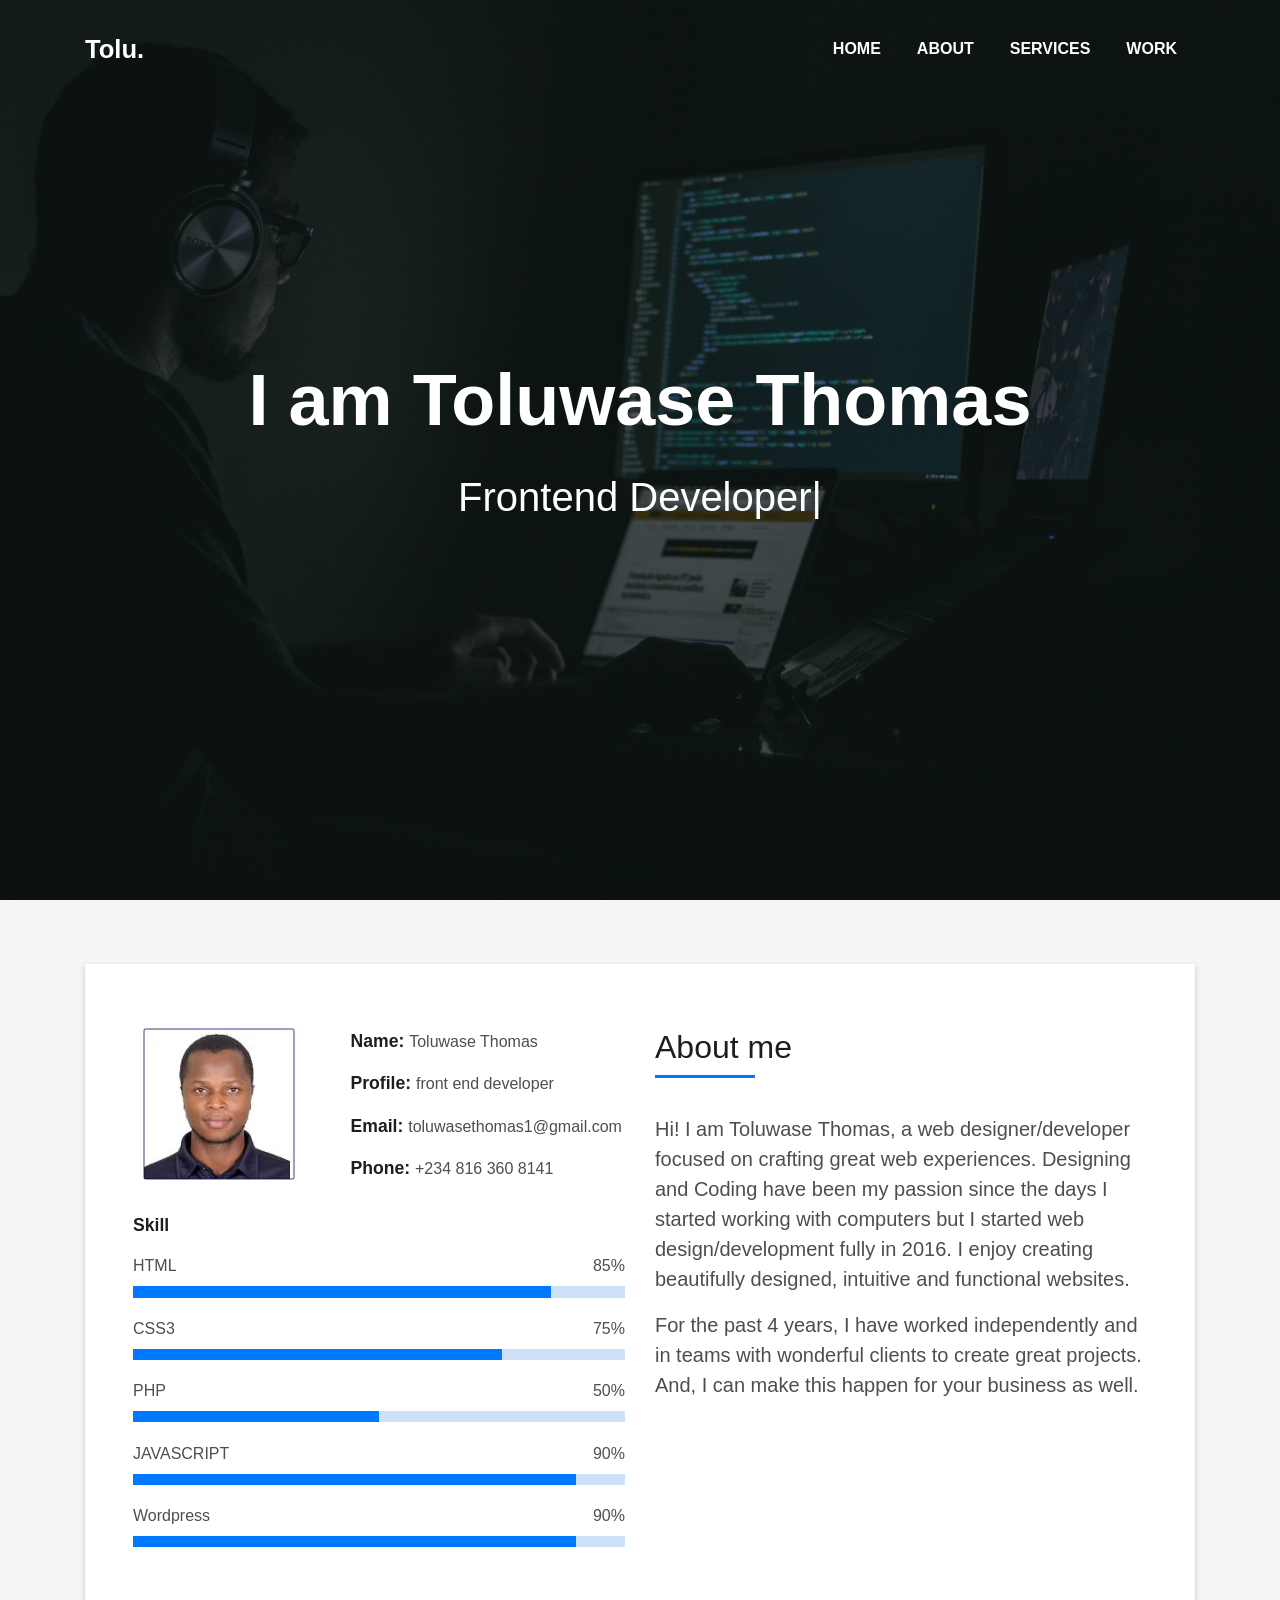
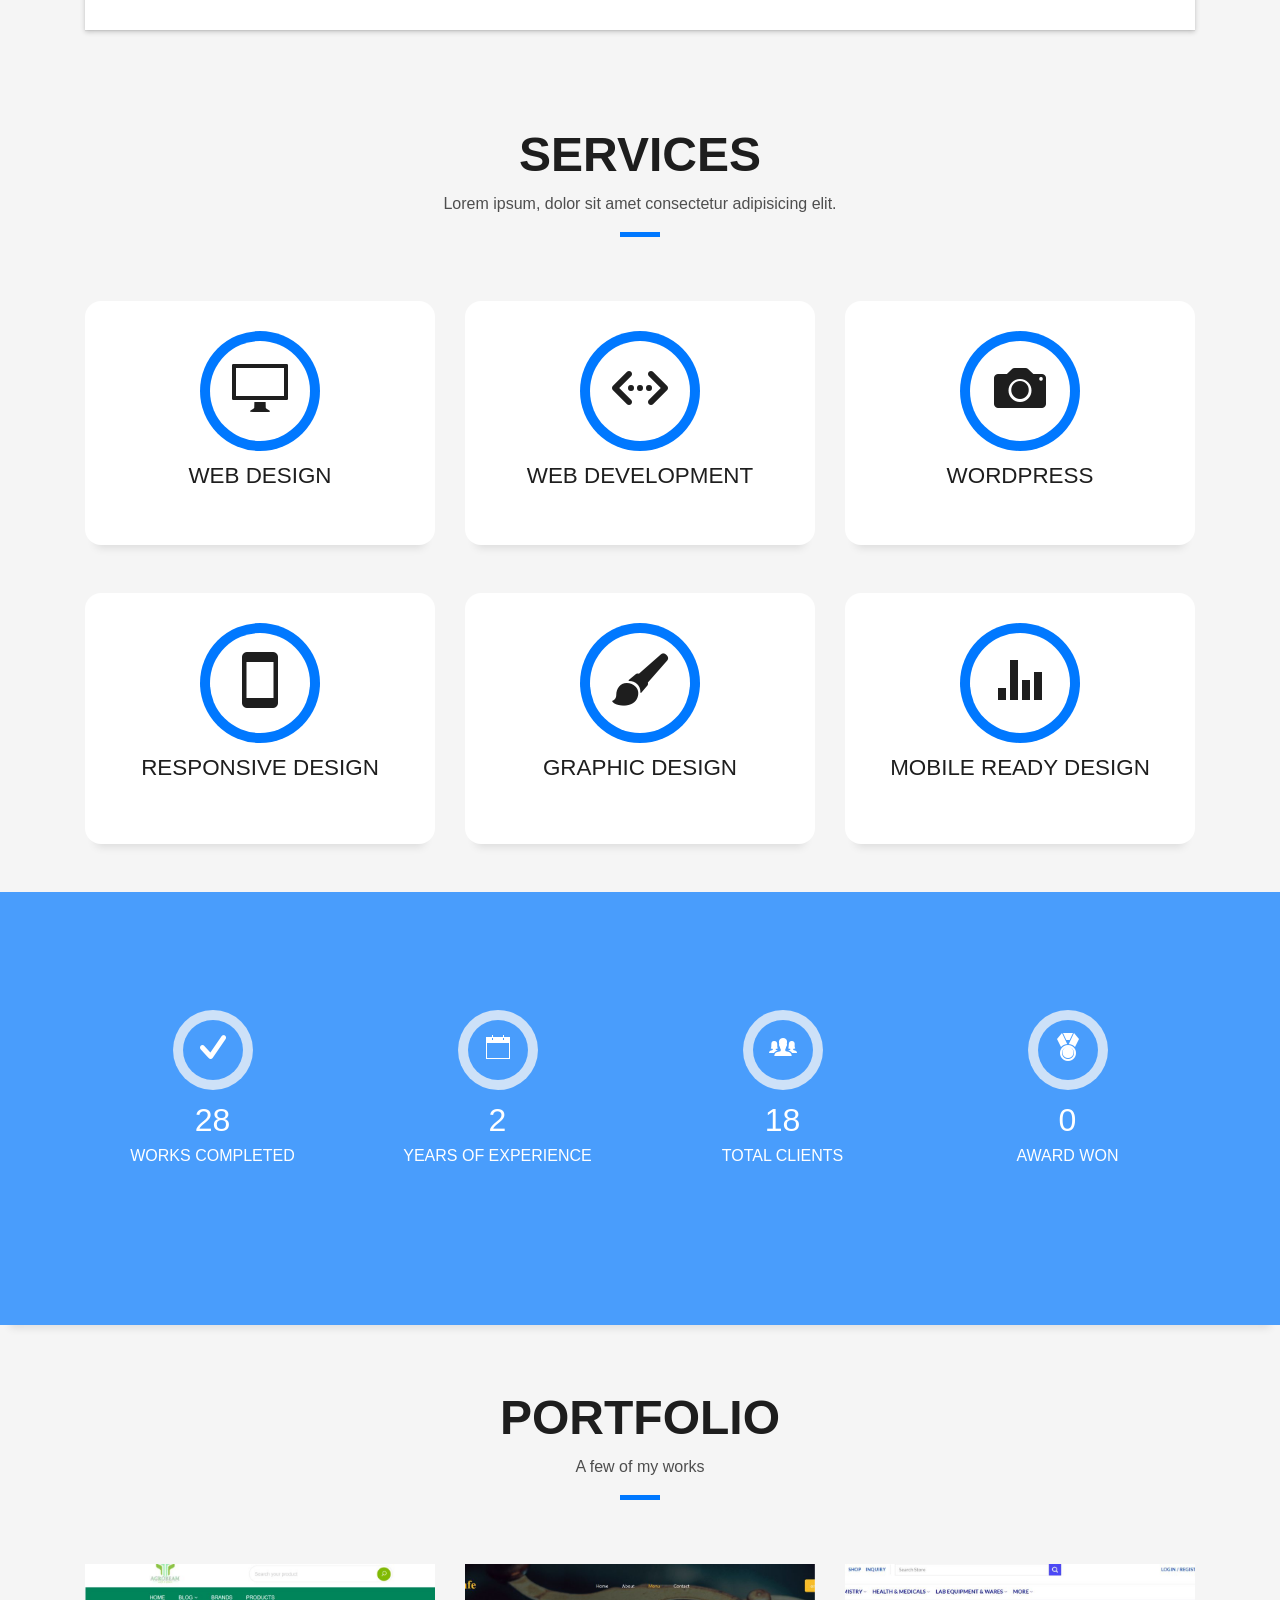
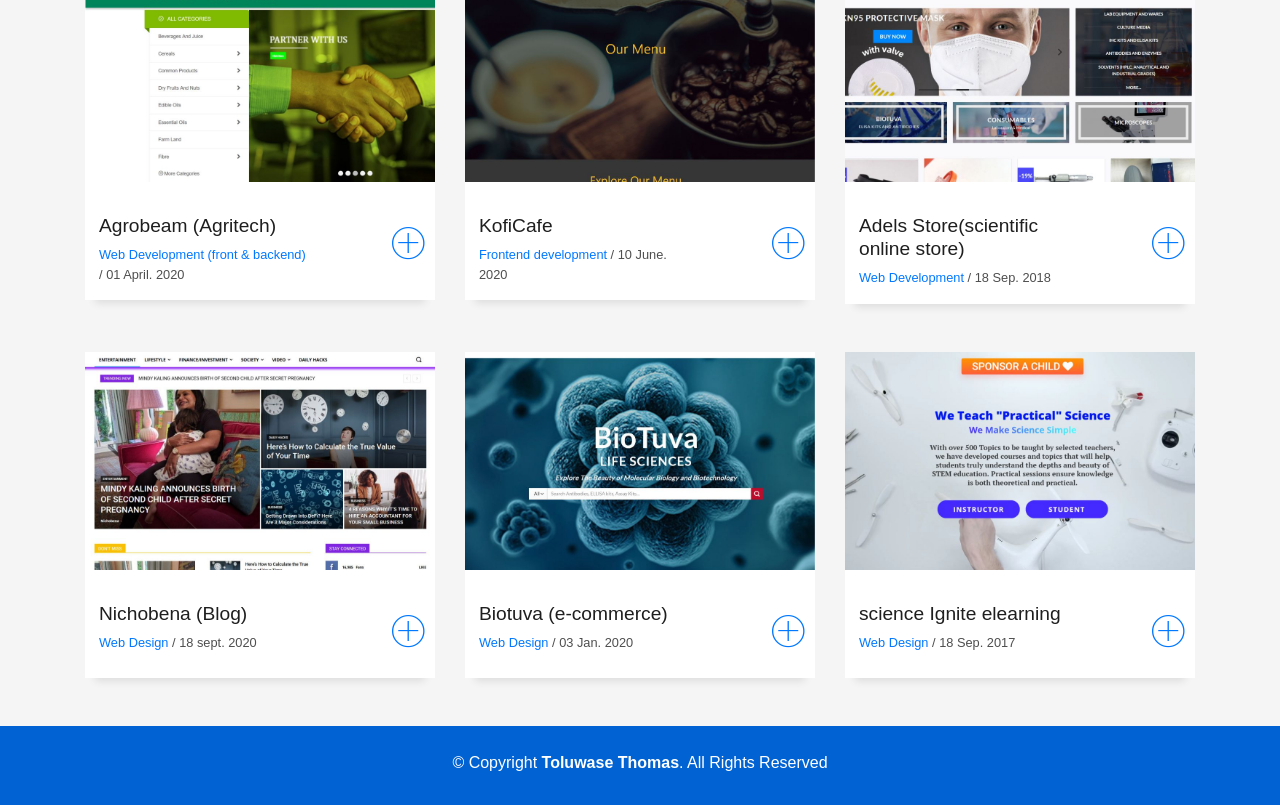
==== index.html @ 2a3183c1 "portfolio" ====
<!DOCTYPE html>
<html lang="en">

<head>
  <meta charset="utf-8">
  <meta content="width=device-width, initial-scale=1.0" name="viewport">

  <title>Toluwase Thomas - Index</title>
  <meta content="" name="descriptison">
  <meta content="" name="keywords">

  <!-- Favicons -->
  <link href="assets/img/favicon.png" rel="icon">
  <link href="assets/img/apple-touch-icon.png" rel="apple-touch-icon">

  <!-- Vendor CSS Files -->
  <link href="assets/vendor/bootstrap/css/bootstrap.min.css" rel="stylesheet">
  <link href="assets/vendor/font-awesome/css/font-awesome.min.css" rel="stylesheet">
  <link href="assets/vendor/ionicons/css/ionicons.min.css" rel="stylesheet">
  <link href="assets/vendor/owl.carousel/assets/owl.carousel.min.css" rel="stylesheet">
  <link href="assets/vendor/venobox/venobox.css" rel="stylesheet">

  <!-- Template Main CSS File -->
  <link href="assets/css/style.css" rel="stylesheet">

  <!-- =======================================================
  * Template Name: DevFolio - v2.3.0
  * Template URL: https://bootstrapmade.com/devfolio-bootstrap-portfolio-html-template/
  * Author: BootstrapMade.com
  * License: https://bootstrapmade.com/license/
  ======================================================== -->
</head>

<body id="page-top">

  <!-- ======= Header/ Navbar ======= -->
  <nav class="navbar navbar-b navbar-trans navbar-expand-md fixed-top" id="mainNav">
    <div class="container">
      <a class="navbar-brand js-scroll" href="#page-top">Tolu.</a>
      <button class="navbar-toggler collapsed" type="button" data-toggle="collapse" data-target="#navbarDefault" aria-controls="navbarDefault" aria-expanded="false" aria-label="Toggle navigation">
        <span></span>
        <span></span>
        <span></span>
      </button>
      <div class="navbar-collapse collapse justify-content-end" id="navbarDefault">
        <ul class="navbar-nav">
          <li class="nav-item">
            <a class="nav-link js-scroll active" href="index.html">Home</a>
          </li>
          <li class="nav-item">
            <a class="nav-link js-scroll" href="#about">About</a>
          </li>
          <li class="nav-item">
            <a class="nav-link js-scroll" href="#service">Services</a>
          </li>
          <li class="nav-item">
            <a class="nav-link js-scroll" href="#work">Work</a>
          </li>
          <!-- <li class="nav-item">
            <a class="nav-link js-scroll" href="#blog">Blog</a>
          </li>
          <li class="nav-item">
            <a class="nav-link js-scroll" href="#contact">Contact</a>
          </li> -->
        </ul>
      </div>
    </div>
  </nav>

  <!-- ======= Intro Section ======= -->
  <div id="home" class="intro route bg-image" style="background-image: url(assets/img/intro-bg.jpg)">
    <div class="overlay-itro"></div>
    <div class="intro-content display-table">
      <div class="table-cell">
        <div class="container">
          <!--<p class="display-6 color-d">Hello, world!</p>-->
          <h1 class="intro-title mb-4">I am Toluwase Thomas</h1>
          <p class="intro-subtitle"><span class="text-slider-items">Frontend Developer,Web Developer,Web Designer</span><strong class="text-slider"></strong></p>
          <!-- <p class="pt-3"><a class="btn btn-primary btn js-scroll px-4" href="#about" role="button">Learn More</a></p> -->
        </div>
      </div>
    </div>
  </div><!-- End Intro Section -->

  <main id="main">

    <!-- ======= About Section ======= -->
    <section id="about" class="about-mf sect-pt4 route">
      <div class="container">
        <div class="row">
          <div class="col-sm-12">
            <div class="box-shadow-full">
              <div class="row">
                <div class="col-md-6">
                  <div class="row">
                    <div class="col-sm-6 col-md-5">
                      <div class="about-img">
                        <img src="assets/img/testimonial-2.jpg" class="img-fluid rounded b-shadow-a" alt="">
                      </div>
                    </div>
                    <div class="col-sm-6 col-md-7">
                      <div class="about-info">
                        <p><span class="title-s">Name: </span> <span>Toluwase Thomas</span></p>
                        <p><span class="title-s">Profile: </span> <span>front end developer</span></p>
                        <p><span class="title-s">Email: </span> <span>toluwasethomas1@gmail.com</span></p>
                        <p><span class="title-s">Phone: </span> <span>+234 816 360 8141</span></p>
                      </div>
                    </div>
                  </div>
                  <div class="skill-mf">
                    <p class="title-s">Skill</p>
                    <span>HTML</span> <span class="pull-right">85%</span>
                    <div class="progress">
                      <div class="progress-bar" role="progressbar" style="width: 85%;" aria-valuenow="85" aria-valuemin="0" aria-valuemax="100"></div>
                    </div>
                    <span>CSS3</span> <span class="pull-right">75%</span>
                    <div class="progress">
                      <div class="progress-bar" role="progressbar" style="width: 75%" aria-valuenow="75" aria-valuemin="0" aria-valuemax="100"></div>
                    </div>
                    <span>PHP</span> <span class="pull-right">50%</span>
                    <div class="progress">
                      <div class="progress-bar" role="progressbar" style="width: 50%" aria-valuenow="50" aria-valuemin="0" aria-valuemax="100"></div>
                    </div>
                    <span>JAVASCRIPT</span> <span class="pull-right">90%</span>
                    <div class="progress">
                      <div class="progress-bar" role="progressbar" style="width: 90%" aria-valuenow="90" aria-valuemin="0" aria-valuemax="100"></div>
                    </div>
                    <span>Wordpress</span> <span class="pull-right">90%</span>
                    <div class="progress">
                      <div class="progress-bar" role="progressbar" style="width: 90%" aria-valuenow="90" aria-valuemin="0" aria-valuemax="100"></div>
                    </div>
                  </div>
                </div>
                <div class="col-md-6">
                  <div class="about-me pt-4 pt-md-0">
                    <div class="title-box-2">
                      <h5 class="title-left">
                        About me
                      </h5>
                    </div>
                    <p class="lead">
                      Hi! I am Toluwase Thomas, a web designer/developer focused on crafting great web experiences. Designing and Coding have been my passion since the days I started working with computers but I started web design/development fully in 2016. 
                      I enjoy creating beautifully designed, intuitive and functional websites.
                       </p>
                    <p class="lead">
                      For the past 4 years, I have worked independently and in teams with wonderful clients to create great projects.
                      And, I can make this happen for your business as well.
                    </p>
                    
                  </div>
                </div>
              </div>
            </div>
          </div>
        </div>
      </div>
    </section><!-- End About Section -->

    <!-- ======= Services Section ======= -->
    <section id="service" class="services-mf pt-5 route">
      <div class="container">
        <div class="row">
          <div class="col-sm-12">
            <div class="title-box text-center">
              <h3 class="title-a">
                Services
              </h3>
              <p class="subtitle-a">
                Lorem ipsum, dolor sit amet consectetur adipisicing elit.
              </p>
              <div class="line-mf"></div>
            </div>
          </div>
        </div>
        <div class="row">
          <div class="col-md-4">
            <div class="service-box">
              <div class="service-ico">
                <span class="ico-circle"><i class="ion-monitor"></i></span>
              </div>
              <div class="service-content">
                <h2 class="s-title">Web Design</h2>
                <!-- <p class="s-description text-center">
                  Lorem ipsum dolor sit amet consectetur adipisicing elit. Magni adipisci eaque autem fugiat! Quia,
                  provident vitae! Magni
                  tempora perferendis eum non provident.
                </p> -->
              </div>
            </div>
          </div>
          <div class="col-md-4">
            <div class="service-box">
              <div class="service-ico">
                <span class="ico-circle"><i class="ion-code-working"></i></span>
              </div>
              <div class="service-content">
                <h2 class="s-title">Web Development</h2>
                <!-- <p class="s-description text-center">
                  Lorem ipsum dolor sit amet consectetur adipisicing elit. Magni adipisci eaque autem fugiat! Quia,
                  provident vitae! Magni
                  tempora perferendis eum non provident.
                </p> -->
              </div>
            </div>
          </div>
          <div class="col-md-4">
            <div class="service-box">
              <div class="service-ico">
                <span class="ico-circle"><i class="ion-camera"></i></span>
              </div>
              <div class="service-content">
                <h2 class="s-title">Wordpress</h2>
                <!-- <p class="s-description text-center">
                  Lorem ipsum dolor sit amet consectetur adipisicing elit. Magni adipisci eaque autem fugiat! Quia,
                  provident vitae! Magni
                  tempora perferendis eum non provident.
                </p> -->
              </div>
            </div>
          </div>
          <div class="col-md-4">
            <div class="service-box">
              <div class="service-ico">
                <span class="ico-circle"><i class="ion-android-phone-portrait"></i></span>
              </div>
              <div class="service-content">
                <h2 class="s-title">Responsive Design</h2>
                <!-- <p class="s-description text-center">
                  Lorem ipsum dolor sit amet consectetur adipisicing elit. Magni adipisci eaque autem fugiat! Quia,
                  provident vitae! Magni
                  tempora perferendis eum non provident. -->
                </p>
              </div>
            </div>
          </div>
          <div class="col-md-4">
            <div class="service-box">
              <div class="service-ico">
                <span class="ico-circle"><i class="ion-paintbrush"></i></span>
              </div>
              <div class="service-content">
                <h2 class="s-title">Graphic Design</h2>
                <!-- <p class="s-description text-center">
                  Lorem ipsum dolor sit amet consectetur adipisicing elit. Magni adipisci eaque autem fugiat! Quia,
                  provident vitae! Magni
                  tempora perferendis eum non provident. -->
                </p>
              </div>
            </div>
          </div>
          <div class="col-md-4">
            <div class="service-box">
              <div class="service-ico">
                <span class="ico-circle"><i class="ion-stats-bars"></i></span>
              </div>
              <div class="service-content">
                <h2 class="s-title">Mobile Ready Design</h2>
                <!-- <p class="s-description text-center">
                  Lorem ipsum dolor sit amet consectetur adipisicing elit. Magni adipisci eaque autem fugiat! Quia,
                  provident vitae! Magni
                  tempora perferendis eum non provident. -->
                </p>
              </div>
            </div>
          </div>
        </div>
      </div>
    </section><!-- End Services Section -->

    <!-- ======= Counter Section ======= -->
    <div class="section-counter paralax-mf bg-image" style="background-image: url(assets/img/counters-bg.jpg)">
      <div class="overlay-mf"></div>
      <div class="container">
        <div class="row">
          <div class="col-sm-3 col-lg-3">
            <div class="counter-box counter-box pt-4 pt-md-0">
              <div class="counter-ico">
                <span class="ico-circle"><i class="ion-checkmark-round"></i></span>
              </div>
              <div class="counter-num">
                <p class="counter">75</p>
                <span class="counter-text">WORKS COMPLETED</span>
              </div>
            </div>
          </div>
          <div class="col-sm-3 col-lg-3">
            <div class="counter-box pt-4 pt-md-0">
              <div class="counter-ico">
                <span class="ico-circle"><i class="ion-ios-calendar-outline"></i></span>
              </div>
              <div class="counter-num">
                <p class="counter">4</p>
                <span class="counter-text">YEARS OF EXPERIENCE</span>
              </div>
            </div>
          </div>
          <div class="col-sm-3 col-lg-3">
            <div class="counter-box pt-4 pt-md-0">
              <div class="counter-ico">
                <span class="ico-circle"><i class="ion-ios-people"></i></span>
              </div>
              <div class="counter-num">
                <p class="counter">49</p>
                <span class="counter-text">TOTAL CLIENTS</span>
              </div>
            </div>
          </div>
          <div class="col-sm-3 col-lg-3">
            <div class="counter-box pt-4 pt-md-0">
              <div class="counter-ico">
                <span class="ico-circle"><i class="ion-ribbon-a"></i></span>
              </div>
              <div class="counter-num">
                <p class="counter">1</p>
                <span class="counter-text">AWARD WON</span>
              </div>
            </div>
          </div>
        </div>
      </div>
    </div><!-- End Counter Section -->

    <!-- ======= Portfolio Section ======= -->
    <section id="work" class="portfolio-mf sect-pt4 route">
      <div class="container">
        <div class="row">
          <div class="col-sm-12">
            <div class="title-box text-center">
              <h3 class="title-a">
                Portfolio
              </h3>
              <p class="subtitle-a">
                A few of my works
              </p>
              <div class="line-mf"></div>
            </div>
          </div>
        </div>
        <div class="row">
          <div class="col-md-4">
            <div class="work-box">
              <a href="assets/img/work-1.jpg" data-gall="portfolioGallery" class="venobox">
                <div class="work-img">
                  <img src="assets/img/work-1.jpg" alt="" class="img-fluid">
                </div>
              </a>
              <div class="work-content">
                <div class="row">
                  <div class="col-sm-8">
                    <h2 class="w-title">Agrobeam (Agritech)</h2>
                    <div class="w-more">
                      <span class="w-ctegory">Web Development (front & backend)</span> / <span class="w-date">01 April. 2020</span>
                    </div>
                  </div>
                  <div class="col-sm-4">
                    <div class="w-like">
                      <a href="https://www.agrobeam.com/"  target="_blank"> <span class="ion-ios-plus-outline"></span></a>
                    </div>
                  </div>
                </div>
              </div>
            </div>
          </div>
          <div class="col-md-4">
            <div class="work-box">
              <a href="assets/img/work-2.jpg" data-gall="portfolioGallery" class="venobox">
                <div class="work-img">
                  <img src="assets/img/work-2.jpg" alt="" class="img-fluid">
                </div>
              </a>
              <div class="work-content">
                <div class="row">
                  <div class="col-sm-8">
                    <h2 class="w-title">KofiCafe</h2>
                    <div class="w-more">
                      <span class="w-ctegory">Frontend development</span> / <span class="w-date">10 June. 2020</span>
                    </div>
                  </div>
                  <div class="col-sm-4">
                    <div class="w-like">
                      <a href="https://elegant-mahavira-d3e103.netlify.app/"  target="_blank"> <span class="ion-ios-plus-outline"></span></a>
                    </div>
                  </div>
                </div>
              </div>
            </div>
          </div>
          <div class="col-md-4">
            <div class="work-box">
              <a href="assets/img/work-3.jpg" data-gall="portfolioGallery" class="venobox">
                <div class="work-img">
                  <img src="assets/img/work-3.jpg" alt="" class="img-fluid">
                </div>
              </a>
              <div class="work-content">
                <div class="row">
                  <div class="col-sm-8">
                    <h2 class="w-title">Adels Store(scientific online store)</h2>
                    <div class="w-more">
                      <span class="w-ctegory">Web Development</span> / <span class="w-date">18 Sep. 2018</span>
                    </div>
                  </div>
                  <div class="col-sm-4">
                    <div class="w-like">
                      <a href="https://www.adels.store/"  target="_blank"> <span class="ion-ios-plus-outline"></span></a>
                    </div>
                  </div>
                </div>
              </div>
            </div>
          </div>
          <div class="col-md-4">
            <div class="work-box">
              <a href="assets/img/work-4.jpg" data-gall="portfolioGallery" class="venobox">
                <div class="work-img">
                  <img src="assets/img/work-4.jpg" alt="" class="img-fluid">
                </div>
              </a>
              <div class="work-content">
                <div class="row">
                  <div class="col-sm-8">
                    <h2 class="w-title">Nichobena (Blog)</h2>
                    <div class="w-more">
                      <span class="w-ctegory">Web Design</span> / <span class="w-date">18 sept. 2020</span>
                    </div>
                  </div>
                  <div class="col-sm-4">
                    <div class="w-like">
                      <a href="https://www.nichobena.com/"  target="_blank"> <span class="ion-ios-plus-outline"></span></a>
                    </div>
                  </div>
                </div>
              </div>
            </div>
          </div>
          <div class="col-md-4">
            <div class="work-box">
              <a href="assets/img/work-5.jpg" data-gall="portfolioGallery" class="venobox">
                <div class="work-img">
                  <img src="assets/img/work-5.jpg" alt="" class="img-fluid">
                </div>
              </a>
              <div class="work-content">
                <div class="row">
                  <div class="col-sm-8">
                    <h2 class="w-title">Biotuva (e-commerce)</h2>
                    <div class="w-more">
                      <span class="w-ctegory">Web Design</span> / <span class="w-date">03 Jan. 2020</span>
                    </div>
                  </div>
                  <div class="col-sm-4">
                    <div class="w-like">
                      <a href="https://www.biotuva.com/"  target="_blank"> <span class="ion-ios-plus-outline"></span></a>
                    </div>
                  </div>
                </div>
              </div>
            </div>
          </div>
          <div class="col-md-4">
            <div class="work-box">
              <a href="assets/img/work-6.jpg" data-gall="portfolioGallery" class="venobox">
                <div class="work-img">
                  <img src="assets/img/work-6.jpg" alt="" class="img-fluid">
                </div>
              </a>
              <div class="work-content">
                <div class="row">
                  <div class="col-sm-8">
                    <h2 class="w-title">science Ignite elearning</h2>
                    <div class="w-more">
                      <span class="w-ctegory">Web Design</span> / <span class="w-date">18 Sep. 2017</span>
                    </div>
                  </div>
                  <div class="col-sm-4">
                    <div class="w-like">
                      <a href="https://elearning.scienceigniteafrica.org/"  target="_blank"> <span class="ion-ios-plus-outline"></span></a>
                    </div>
                  </div>
                </div>
              </div>
            </div>
          </div>

        </div>
      </div>
    </section><!-- End Portfolio Section -->

    <!-- ======= Testimonials Section ======= -->
    <!-- <div class="testimonials paralax-mf bg-image" style="background-image: url(assets/img/overlay-bg.jpg)">
      <div class="overlay-mf"></div>
      <div class="container">
        <div class="row">
          <div class="col-md-12">
            <div id="testimonial-mf" class="owl-carousel owl-theme">
              <div class="testimonial-box">
                <div class="author-test">
                  <img src="assets/img/testimonial-2.jpg" alt="" class="rounded-circle b-shadow-a">
                  <span class="author">Xavi Alonso</span>
                </div>
                <div class="content-test">
                  <p class="description lead">
                    Curabitur arcu erat, accumsan id imperdiet et, porttitor at sem. Lorem ipsum dolor sit amet,
                    consectetur adipiscing elit.
                  </p>
                  <span class="comit"><i class="fa fa-quote-right"></i></span>
                </div>
              </div>
              <div class="testimonial-box">
                <div class="author-test">
                  <img src="assets/img/testimonial-4.jpg" alt="" class="rounded-circle b-shadow-a">
                  <span class="author">Marta Socrate</span>
                </div>
                <div class="content-test">
                  <p class="description lead">
                    Curabitur arcu erat, accumsan id imperdiet et, porttitor at sem. Lorem ipsum dolor sit amet,
                    consectetur adipiscing elit.
                  </p>
                  <span class="comit"><i class="fa fa-quote-right"></i></span>
                </div>
              </div>
            </div>
          </div>
        </div>
      </div>
    </div> -->
    <!-- End Testimonials Section -->

    <!-- ======= Blog Section ======= -->
    <!-- <section id="blog" class="blog-mf sect-pt4 route">
      <div class="container">
        <div class="row">
          <div class="col-sm-12">
            <div class="title-box text-center">
              <h3 class="title-a">
                Blog
              </h3>
              <p class="subtitle-a">
                Lorem ipsum, dolor sit amet consectetur adipisicing elit.
              </p>
              <div class="line-mf"></div>
            </div>
          </div>
        </div>
        <div class="row">
          <div class="col-md-4">
            <div class="card card-blog">
              <div class="card-img">
                <a href="blog-single.html"><img src="assets/img/post-1.jpg" alt="" class="img-fluid"></a>
              </div>
              <div class="card-body">
                <div class="card-category-box">
                  <div class="card-category">
                    <h6 class="category">Travel</h6>
                  </div>
                </div>
                <h3 class="card-title"><a href="blog-single.html">See more ideas about Travel</a></h3>
                <p class="card-description">
                  Proin eget tortor risus. Pellentesque in ipsum id orci porta dapibus. Praesent sapien massa, convallis
                  a pellentesque nec,
                  egestas non nisi.
                </p>
              </div>
              <div class="card-footer">
                <div class="post-author">
                  <a href="#">
                    <img src="assets/img/testimonial-2.jpg" alt="" class="avatar rounded-circle">
                    <span class="author">Morgan Freeman</span>
                  </a>
                </div>
                <div class="post-date">
                  <span class="ion-ios-clock-outline"></span> 10 min
                </div>
              </div>
            </div>
          </div>
          <div class="col-md-4">
            <div class="card card-blog">
              <div class="card-img">
                <a href="blog-single.html"><img src="assets/img/post-2.jpg" alt="" class="img-fluid"></a>
              </div>
              <div class="card-body">
                <div class="card-category-box">
                  <div class="card-category">
                    <h6 class="category">Web Design</h6>
                  </div>
                </div>
                <h3 class="card-title"><a href="blog-single.html">See more ideas about Travel</a></h3>
                <p class="card-description">
                  Proin eget tortor risus. Pellentesque in ipsum id orci porta dapibus. Praesent sapien massa, convallis
                  a pellentesque nec,
                  egestas non nisi.
                </p>
              </div>
              <div class="card-footer">
                <div class="post-author">
                  <a href="#">
                    <img src="assets/img/testimonial-2.jpg" alt="" class="avatar rounded-circle">
                    <span class="author">Morgan Freeman</span>
                  </a>
                </div>
                <div class="post-date">
                  <span class="ion-ios-clock-outline"></span> 10 min
                </div>
              </div>
            </div>
          </div>
          <div class="col-md-4">
            <div class="card card-blog">
              <div class="card-img">
                <a href="blog-single.html"><img src="assets/img/post-3.jpg" alt="" class="img-fluid"></a>
              </div>
              <div class="card-body">
                <div class="card-category-box">
                  <div class="card-category">
                    <h6 class="category">Web Design</h6>
                  </div>
                </div>
                <h3 class="card-title"><a href="blog-single.html">See more ideas about Travel</a></h3>
                <p class="card-description">
                  Proin eget tortor risus. Pellentesque in ipsum id orci porta dapibus. Praesent sapien massa, convallis
                  a pellentesque nec,
                  egestas non nisi.
                </p>
              </div>
              <div class="card-footer">
                <div class="post-author">
                  <a href="#">
                    <img src="assets/img/testimonial-2.jpg" alt="" class="avatar rounded-circle">
                    <span class="author">Morgan Freeman</span>
                  </a>
                </div>
                <div class="post-date">
                  <span class="ion-ios-clock-outline"></span> 10 min
                </div>
              </div>
            </div>
          </div>
        </div>
      </div>
    </section> -->
    <!-- End Blog Section -->

    <!-- ======= Contact Section ======= -->
    <!-- <section class="paralax-mf footer-paralax bg-image sect-mt4 route" style="background-image: url(assets/img/overlay-bg.jpg)">
      <div class="overlay-mf"></div>
      <div class="container">
        <div class="row">
          <div class="col-sm-12">
            <div class="contact-mf">
              <div id="contact" class="box-shadow-full">
                <div class="row">
                  <div class="col-md-6">
                    <div class="title-box-2">
                      <h5 class="title-left">
                        Send Message Us
                      </h5>
                    </div>
                    <div>
                      <form action="forms/contact.php" method="post" role="form" class="php-email-form">
                        <div class="row">
                          <div class="col-md-12 mb-3">
                            <div class="form-group">
                              <input type="text" name="name" class="form-control" id="name" placeholder="Your Name" data-rule="minlen:4" data-msg="Please enter at least 4 chars" />
                              <div class="validate"></div>
                            </div>
                          </div>
                          <div class="col-md-12 mb-3">
                            <div class="form-group">
                              <input type="email" class="form-control" name="email" id="email" placeholder="Your Email" data-rule="email" data-msg="Please enter a valid email" />
                              <div class="validate"></div>
                            </div>
                          </div>
                          <div class="col-md-12 mb-3">
                            <div class="form-group">
                              <input type="text" class="form-control" name="subject" id="subject" placeholder="Subject" data-rule="minlen:4" data-msg="Please enter at least 8 chars of subject" />
                              <div class="validate"></div>
                            </div>
                          </div>
                          <div class="col-md-12">
                            <div class="form-group">
                              <textarea class="form-control" name="message" rows="5" data-rule="required" data-msg="Please write something for us" placeholder="Message"></textarea>
                              <div class="validate"></div>
                            </div>
                          </div>
                          <div class="col-md-12 text-center mb-3">
                            <div class="loading">Loading</div>
                            <div class="error-message"></div>
                            <div class="sent-message">Your message has been sent. Thank you!</div>
                          </div>
                          <div class="col-md-12 text-center">
                            <button type="submit" class="button button-a button-big button-rouded">Send Message</button>
                          </div>
                        </div>
                      </form>
                    </div>
                  </div>
                  <div class="col-md-6">
                    <div class="title-box-2 pt-4 pt-md-0">
                      <h5 class="title-left">
                        Get in Touch
                      </h5>
                    </div>
                    <div class="more-info">
                      <p class="lead">
                        Lorem ipsum dolor sit amet consectetur adipisicing elit. Facilis dolorum dolorem soluta quidem
                        expedita aperiam aliquid at.
                        Totam magni ipsum suscipit amet? Autem nemo esse laboriosam ratione nobis
                        mollitia inventore?
                      </p>
                      <ul class="list-ico">
                        <li><span class="ion-ios-location"></span> 329 WASHINGTON ST BOSTON, MA 02108</li>
                        <li><span class="ion-ios-telephone"></span> (617) 557-0089</li>
                        <li><span class="ion-email"></span> contact@example.com</li>
                      </ul>
                    </div>
                    <div class="socials">
                      <ul>
                        <li><a href=""><span class="ico-circle"><i class="ion-social-facebook"></i></span></a></li>
                        <li><a href=""><span class="ico-circle"><i class="ion-social-instagram"></i></span></a></li>
                        <li><a href=""><span class="ico-circle"><i class="ion-social-twitter"></i></span></a></li>
                        <li><a href=""><span class="ico-circle"><i class="ion-social-pinterest"></i></span></a></li>
                      </ul>
                    </div>
                  </div>
                </div>
              </div>
            </div>
          </div>
        </div>
      </div>
    </section> -->
    <!-- End Contact Section -->

  </main><!-- End #main -->

  <!-- ======= Footer ======= -->
  <footer>
    <div class="container">
      <div class="row">
        <div class="col-sm-12">
          <div class="copyright-box">
            <p class="copyright">&copy; Copyright <strong>Toluwase Thomas</strong>. All Rights Reserved</p>
            <div class="credits">
              <!--
              All the links in the footer should remain intact.
              You can delete the links only if you purchased the pro version.
              Licensing information: https://bootstrapmade.com/license/
              Purchase the pro version with working PHP/AJAX contact form: https://bootstrapmade.com/buy/?theme=DevFolio
            -->
              <!-- Designed by <a href="https://bootstrapmade.com/">BootstrapMade</a> -->
            </div>
          </div>
        </div>
      </div>
    </div>
  </footer><!-- End  Footer -->

  <a href="#" class="back-to-top"><i class="fa fa-chevron-up"></i></a>
  <div id="preloader"></div>

  <!-- Vendor JS Files -->
  <script src="assets/vendor/jquery/jquery.min.js"></script>
  <script src="assets/vendor/bootstrap/js/bootstrap.bundle.min.js"></script>
  <script src="assets/vendor/jquery.easing/jquery.easing.min.js"></script>
  <script src="assets/vendor/php-email-form/validate.js"></script>
  <script src="assets/vendor/waypoints/jquery.waypoints.min.js"></script>
  <script src="assets/vendor/counterup/jquery.counterup.min.js"></script>
  <script src="assets/vendor/owl.carousel/owl.carousel.min.js"></script>
  <script src="assets/vendor/typed.js/typed.min.js"></script>
  <script src="assets/vendor/venobox/venobox.min.js"></script>

  <!-- Template Main JS File -->
  <script src="assets/js/main.js"></script>

</body>

</html>
---- assets/css/style.css ----
/**
* Template Name: DevFolio - v2.3.0
* Template URL: https://bootstrapmade.com/devfolio-bootstrap-portfolio-html-template/
* Author: BootstrapMade.com
* License: https://bootstrapmade.com/license/
*/

/*--------------------------------------------------------------
# General
--------------------------------------------------------------*/
body {
  background-color: #f5f5f5;
  color: #4e4e4e;
}

h1,
h2,
h3,
h4,
h5,
h6 {
  color: #1e1e1e;
}

a {
  color: #1e1e1e;
  transition: all 0.5s ease-in-out;
}

a:hover {
  color: #0078ff;
  text-decoration: none;
  transition: all 0.5s ease-in-out;
}

.p-r {
  position: relative;
}

.color-a {
  color: #0078ff;
}

.color-d {
  color: #f5f5f5;
}

.color-text-a {
  color: #4e4e4e;
}

.box-shadow, .paralax-mf, .service-box, .work-box, .card-blog {
  box-shadow: 0 13px 8px -10px rgba(0, 0, 0, 0.1);
}

.box-shadow-a, .button:hover {
  box-shadow: 0 0 0 4px #cde1f8;
}

.display-5 {
  font-size: 2.5rem;
  font-weight: 300;
  line-height: 1.1;
}

.display-6 {
  font-size: 2rem;
  font-weight: 300;
  line-height: 1.1;
}

.avatar {
  width: 32px;
  height: 32px;
  margin-right: 4px;
  overflow: hidden;
}

.bg-image {
  background-repeat: no-repeat;
  background-attachment: fixed;
  background-size: cover;
  background-position: center center;
}

@media (max-width: 1024px) {
  .bg-image {
    background-attachment: scroll;
  }
}

.overlay-mf {
  background-color: #0078ff;
}

.overlay-mf {
  position: absolute;
  top: 0;
  left: 0px;
  padding: 0;
  height: 100%;
  width: 100%;
  opacity: .7;
}

.paralax-mf {
  position: relative;
  padding: 8rem 0;
}

.display-table {
  width: 100%;
  height: 100%;
  display: table;
}

.table-cell {
  display: table-cell;
  vertical-align: middle;
}

/*--/ Sections /--*/
.sect-4 {
  padding: 4rem 0;
}

.sect-pt4 {
  padding-top: 4rem;
}

.sect-mt4 {
  margin-top: 4rem;
}

/*--/ Title s /--*/
.title-s {
  font-weight: 600;
  color: #1e1e1e;
  font-size: 1.1rem;
}

/*--/ Title A /--*/
.title-box {
  margin-bottom: 4rem;
}

.title-a {
  font-size: 3rem;
  font-weight: bold;
  text-transform: uppercase;
}

.subtitle-a {
  color: #4e4e4e;
}

.line-mf {
  width: 40px;
  height: 5px;
  background-color: #0078ff;
  margin: 0 auto;
}

/*--/ Title Left /--*/
.title-box-2 {
  margin-bottom: 3rem;
}

.title-left {
  font-size: 2rem;
  position: relative;
}

.title-left:before {
  content: '';
  position: absolute;
  height: 3px;
  background-color: #0078ff;
  width: 100px;
  bottom: -12px;
}

/*------/ Box /------*/
.box-pl2 {
  padding-left: 2rem;
}

.box-shadow-full {
  padding: 3rem 1.25rem;
  position: relative;
  background-color: #fff;
  margin-bottom: 3rem;
  z-index: 2;
  box-shadow: 0 1px 1px 0 rgba(0, 0, 0, 0.06), 0 2px 5px 0 rgba(0, 0, 0, 0.2);
}

@media (min-width: 768px) {
  .box-shadow-full {
    padding: 3rem;
  }
}

/*------/ Socials /------*/
.socials {
  padding: 1.5rem 0;
}

.socials ul li {
  display: inline-block;
}

.socials .ico-circle {
  height: 40px;
  width: 40px;
  font-size: 1.7rem;
  border-radius: 50%;
  line-height: 1.4;
  margin: 0 15px 0 0;
  box-shadow: 0 0 0 3px #0078ff;
  transition: all 500ms ease;
}

.socials .ico-circle:hover {
  background-color: #0078ff;
  color: #fff;
  box-shadow: 0 0 0 3px #cde1f8;
  transition: all 500ms ease;
}

/*------/ Ul resect /------*/
.ul-resect, .socials ul, .list-ico, .blog-wrapper .post-meta ul, .box-comments .list-comments, .widget-sidebar .list-sidebar, .widget-tags ul {
  list-style: none;
  padding-left: 0;
  margin-bottom: 0;
}

.list-ico {
  line-height: 2;
}

.list-ico span {
  color: #0078ff;
  margin-right: 10px;
}

/*------/ Ico Circle /------*/
.ico-circle {
  height: 100px;
  width: 100px;
  font-size: 2rem;
  border-radius: 50%;
  line-height: 1.55;
  margin: 0 auto;
  text-align: center;
  box-shadow: 0 0 0 10px #0078ff;
  display: block;
}

/*------/ Owl Carousel /------*/
.owl-theme .owl-dots {
  text-align: center;
  margin-top: 18px;
}

.owl-theme .owl-dots .owl-dot {
  display: inline-block;
}

.owl-theme .owl-dots .owl-dot span {
  width: 18px;
  height: 7px;
  margin: 5px 5px;
  background: #cde1f8;
  border: 0px solid #cde1f8;
  display: block;
  transition: all 0.6s ease-in-out;
  cursor: pointer;
}

.owl-theme .owl-dots .owl-dot:hover span {
  background-color: #cde1f8;
}

.owl-theme .owl-dots .owl-dot.active span {
  background-color: #1B1B1B;
  width: 25px;
}

/*--/ Scrolltop s /--*/
.scrolltop-mf {
  position: relative;
  display: none;
}

.scrolltop-mf span {
  z-index: 999;
  position: fixed;
  width: 42px;
  height: 42px;
  background-color: #0078ff;
  opacity: .7;
  font-size: 1.6rem;
  line-height: 1.5;
  text-align: center;
  color: #fff;
  top: auto;
  left: auto;
  right: 30px;
  bottom: 50px;
  cursor: pointer;
  border-radius: 50%;
}

/*------/ Back to top button /------*/
.back-to-top {
  position: fixed;
  display: none;
  background: #0078ff;
  color: #fff;
  width: 44px;
  height: 44px;
  text-align: center;
  line-height: 1;
  font-size: 16px;
  border-radius: 50%;
  right: 15px;
  bottom: 15px;
  transition: background 0.5s;
  z-index: 11;
}

.back-to-top i {
  padding-top: 12px;
  color: #fff;
}

@media (max-width: 768px) {
  .back-to-top {
    bottom: 15px;
  }
}

/*------/ Prelaoder /------*/
#preloader {
  position: fixed;
  top: 0;
  left: 0;
  right: 0;
  bottom: 0;
  z-index: 9999;
  overflow: hidden;
  background: #fff;
}

#preloader:before {
  content: "";
  position: fixed;
  top: calc(50% - 30px);
  left: calc(50% - 30px);
  border: 6px solid #f2f2f2;
  border-top: 6px solid #0078ff;
  border-radius: 50%;
  width: 60px;
  height: 60px;
  -webkit-animation: animate-preloader 1s linear infinite;
  animation: animate-preloader 1s linear infinite;
}

@-webkit-keyframes animate-preloader {
  0% {
    transform: rotate(0deg);
  }
  100% {
    transform: rotate(360deg);
  }
}

@keyframes animate-preloader {
  0% {
    transform: rotate(0deg);
  }
  100% {
    transform: rotate(360deg);
  }
}

/*------/ Button /------*/
.button {
  display: inline-block;
  padding: .3rem .6rem;
  text-align: center;
  vertical-align: middle;
  -webkit-user-select: none;
  -moz-user-select: none;
  -ms-user-select: none;
  user-select: none;
  font-size: 1rem;
  border-radius: .3rem;
  border: 1px solid transparent;
  transition: all 500ms ease;
  cursor: pointer;
}

.button:focus {
  outline: 0;
}

.button:hover {
  background-color: #0062d3;
  color: #fff;
  transition: all 500ms ease;
}

.button-a {
  background-color: #0078ff;
  color: #fff;
  border-color: #cde1f8;
}

.button-big {
  padding: .9rem 2.3rem;
  font-size: 1.2rem;
}

.button-rouded {
  border-radius: 5rem;
}

.btn-lg {
  padding: .5rem 1rem;
  font-size: 1.25rem;
  line-height: 1.5;
  border-radius: .3rem;
}

/*--------------------------------------------------------------
# Nav Bar
--------------------------------------------------------------*/
.navbar-b {
  transition: all .5s ease-in-out;
  background-color: transparent;
  padding-top: 1.563rem;
  padding-bottom: 1.563rem;
}

.navbar-b.navbar-reduce {
  box-shadow: 0px 6px 9px 0px rgba(0, 0, 0, 0.06);
}

.navbar-b.navbar-trans .nav-item, .navbar-b.navbar-reduce .nav-item {
  position: relative;
  padding-right: 10px;
  padding-left: 0;
}

@media (min-width: 768px) {
  .navbar-b.navbar-trans .nav-item, .navbar-b.navbar-reduce .nav-item {
    padding-left: 10px;
  }
}

.navbar-b.navbar-trans .nav-link, .navbar-b.navbar-reduce .nav-link {
  color: #fff;
  text-transform: uppercase;
  font-weight: 600;
}

.navbar-b.navbar-trans .nav-link:before, .navbar-b.navbar-reduce .nav-link:before {
  content: '';
  position: absolute;
  margin-left: 0px;
  width: 0%;
  bottom: 0;
  left: 0;
  height: 2px;
  transition: all 500ms ease;
}

@media (min-width: 768px) {
  .navbar-b.navbar-trans .nav-link:before, .navbar-b.navbar-reduce .nav-link:before {
    margin-left: 18px;
  }
}

.navbar-b.navbar-trans .nav-link:hover, .navbar-b.navbar-reduce .nav-link:hover {
  color: #1B1B1B;
}

.navbar-b.navbar-trans .nav-link:hover:before, .navbar-b.navbar-reduce .nav-link:hover:before {
  width: 35px;
}

.navbar-b.navbar-trans .show > .nav-link:before,
.navbar-b.navbar-trans .active > .nav-link:before,
.navbar-b.navbar-trans .nav-link.show:before,
.navbar-b.navbar-trans .nav-link.active:before, .navbar-b.navbar-reduce .show > .nav-link:before,
.navbar-b.navbar-reduce .active > .nav-link:before,
.navbar-b.navbar-reduce .nav-link.show:before,
.navbar-b.navbar-reduce .nav-link.active:before {
  width: 35px;
}

.navbar-b.navbar-trans .nav-link:before {
  background-color: #fff;
}

.navbar-b.navbar-trans .nav-link:hover {
  color: #fff;
}

.navbar-b.navbar-trans .show > .nav-link,
.navbar-b.navbar-trans .active > .nav-link,
.navbar-b.navbar-trans .nav-link.show,
.navbar-b.navbar-trans .nav-link.active {
  color: #fff;
}

.navbar-b.navbar-reduce {
  transition: all .5s ease-in-out;
  background-color: #fff;
  padding-top: 15px;
  padding-bottom: 15px;
}

.navbar-b.navbar-reduce .nav-link {
  color: #0078ff;
}

.navbar-b.navbar-reduce .nav-link:before {
  background-color: #0078ff;
}

.navbar-b.navbar-reduce .nav-link:hover {
  color: #0078ff;
}

.navbar-b.navbar-reduce .show > .nav-link,
.navbar-b.navbar-reduce .active > .nav-link,
.navbar-b.navbar-reduce .nav-link.show,
.navbar-b.navbar-reduce .nav-link.active {
  color: #0078ff;
}

.navbar-b.navbar-reduce .navbar-brand {
  color: #0078ff;
}

.navbar-b.navbar-reduce .navbar-toggler span {
  background-color: #1B1B1B;
}

.navbar-b .navbar-brand {
  color: #fff;
  font-size: 1.6rem;
  font-weight: 600;
}

.navbar-b .navbar-nav .dropdown-item.show .dropdown-menu,
.navbar-b .dropdown.show .dropdown-menu,
.navbar-b .dropdown-btn.show .dropdown-menu {
  transform: translate3d(0px, 0px, 0px);
  visibility: visible !important;
}

.navbar-b .dropdown-menu {
  margin: 1.12rem 0 0;
  border-radius: 0;
}

.navbar-b .dropdown-menu .dropdown-item {
  padding: .7rem 1.7rem;
  transition: all 500ms ease;
}

.navbar-b .dropdown-menu .dropdown-item:hover {
  background-color: #0078ff;
  color: #fff;
  transition: all 500ms ease;
}

.navbar-b .dropdown-menu .dropdown-item.active {
  background-color: #0078ff;
}

/*--/ Hamburger Navbar /--*/
.navbar-toggler {
  position: relative;
}

.navbar-toggler:focus,
.navbar-toggler:active {
  outline: 0;
}

.navbar-toggler span {
  display: block;
  background-color: #fff;
  height: 3px;
  width: 25px;
  margin-top: 4px;
  margin-bottom: 4px;
  transform: rotate(0deg);
  left: 0;
  opacity: 1;
}

.navbar-toggler span:nth-child(1),
.navbar-toggler span:nth-child(3) {
  transition: transform .35s ease-in-out;
}

.navbar-toggler:not(.collapsed) span:nth-child(1) {
  position: absolute;
  left: 12px;
  top: 10px;
  transform: rotate(135deg);
  opacity: 0.9;
}

.navbar-toggler:not(.collapsed) span:nth-child(2) {
  height: 12px;
  visibility: hidden;
  background-color: transparent;
}

.navbar-toggler:not(.collapsed) span:nth-child(3) {
  position: absolute;
  left: 12px;
  top: 10px;
  transform: rotate(-135deg);
  opacity: 0.9;
}

/*--------------------------------------------------------------
# Intro Section
--------------------------------------------------------------*/
.intro {
  height: 100vh;
  position: relative;
  color: #fff;
}

.intro .intro-content {
  text-align: center;
  position: absolute;
}

.intro .overlay-itro {
  background-color: rgba(0, 0, 0, 0.6);
  position: absolute;
  top: 0;
  left: 0px;
  padding: 0;
  height: 100%;
  width: 100%;
  opacity: .9;
}

.intro .intro-title {
  color: #fff;
  font-weight: 600;
  font-size: 3rem;
}

@media (min-width: 768px) {
  .intro .intro-title {
    font-size: 4.5rem;
  }
}

.intro .intro-subtitle {
  font-size: 1.5rem;
  font-weight: 300;
}

@media (min-width: 768px) {
  .intro .intro-subtitle {
    font-size: 2.5rem;
  }
}

.intro .text-slider-items {
  display: none;
}

.intro-single {
  height: 350px;
}

.intro-single .intro-content {
  margin-top: 30px;
}

.intro-single .intro-title {
  text-transform: uppercase;
  font-size: 3rem;
}

@media (min-width: 768px) {
  .intro-single .intro-title {
    font-size: 3.5rem;
  }
}

.intro-single .breadcrumb {
  background-color: transparent;
  color: #0078ff;
}

.intro-single .breadcrumb .breadcrumb-item:before {
  color: #cde1f8;
}

.intro-single .breadcrumb .breadcrumb-item.active {
  color: #cde1f8;
}

.intro-single .breadcrumb a {
  color: #fff;
}

/*--------------------------------------------------------------
# About
--------------------------------------------------------------*/
.about-mf .box-shadow-full {
  padding-top: 4rem;
  padding-bottom: 4rem;
}

.about-mf .about-img {
  margin-bottom: 2rem;
}

.about-mf .about-img img {
  margin-left: 10px;
}

@media (min-width: 767px) {
  .about-mf .box-pl2 {
    margin-top: 3rem;
    padding-left: 0rem;
  }
}

.skill-mf span {
  color: #4e4e4e;
}

.skill-mf .progress {
  background-color: #cde1f8;
  margin: .5rem 0 1.2rem 0;
  border-radius: 0;
  height: .7rem;
}

.skill-mf .progress .progress-bar {
  height: .7rem;
  background-color: #0078ff;
}

/*--------------------------------------------------------------
# Services
--------------------------------------------------------------*/
.service-box {
  background-color: #fff;
  padding: 2.5rem 1.3rem;
  border-radius: 1rem;
  margin-bottom: 3rem;
}

.service-box:hover .ico-circle {
  transition: all 500ms ease;
  color: #fff;
  background-color: #0078ff;
  box-shadow: 0 0 0 10px #cde1f8;
}

.service-box .service-ico {
  margin-bottom: 1rem;
  color: #1e1e1e;
}

.service-box .ico-circle {
  transition: all 500ms ease;
  font-size: 4rem;
}

.service-box .s-title {
  font-size: 1.4rem;
  text-transform: uppercase;
  text-align: center;
  padding: .4rem 0;
}

.service-box .s-description {
  color: #4e4e4e;
}

/*--------------------------------------------------------------
# Counter
--------------------------------------------------------------*/
.counter-box {
  color: #fff;
  text-align: center;
}

@media (min-width: 577px) {
  .counter-box {
    margin-bottom: 1.8rem;
  }
}

.counter-ico {
  margin-bottom: 1rem;
}

.counter-ico .ico-circle {
  height: 60px;
  width: 60px;
  line-height: 1.8;
  box-shadow: 0 0 0 10px #cde1f8;
}

.counter-num .counter {
  font-size: 2rem;
  margin-bottom: 0;
}

/*--------------------------------------------------------------
# Portfolio
--------------------------------------------------------------*/
.work-box {
  margin-bottom: 3rem;
  -webkit-backface-visibility: hidden;
  backface-visibility: hidden;
  background-color: #fff;
}

.work-box:hover img {
  transform: scale(1.3);
}

.work-img {
  display: block;
  overflow: hidden;
}

.work-img img {
  transition: all 1s;
}

.work-content {
  padding: 2rem 3% 1rem 4%;
}

.work-content .w-more {
  color: #4e4e4e;
  font-size: .8rem;
}

.work-content .w-more .w-ctegory {
  color: #0078ff;
}

.work-content .w-like {
  font-size: 2.5rem;
  color: #0078ff;
  float: right;
}

.work-content .w-like a {
  color: #0078ff;
}

.work-content .w-like .num-like {
  font-size: .7rem;
}

.w-title {
  font-size: 1.2rem;
}

/*--------------------------------------------------------------
# Portfolio Details
--------------------------------------------------------------*/
.portfolio-details {
  padding-top: 30px;
}

.portfolio-details .portfolio-details-container {
  position: relative;
}

.portfolio-details .portfolio-details-carousel {
  position: relative;
  z-index: 1;
}

.portfolio-details .portfolio-details-carousel .owl-nav, .portfolio-details .portfolio-details-carousel .owl-dots {
  margin-top: 5px;
  text-align: left;
}

.portfolio-details .portfolio-details-carousel .owl-dot {
  display: inline-block;
  margin: 0 10px 0 0;
  width: 12px;
  height: 12px;
  border-radius: 50%;
  background-color: #ddd !important;
}

.portfolio-details .portfolio-details-carousel .owl-dot.active {
  background-color: #0078ff !important;
}

.portfolio-details .portfolio-info {
  padding: 30px;
  position: absolute;
  right: 0;
  bottom: -70px;
  background: #fff;
  box-shadow: 0px 2px 15px rgba(0, 0, 0, 0.1);
  z-index: 2;
}

.portfolio-details .portfolio-info h3 {
  font-size: 22px;
  font-weight: 700;
  margin-bottom: 20px;
  padding-bottom: 20px;
  border-bottom: 1px solid #eee;
}

.portfolio-details .portfolio-info ul {
  list-style: none;
  padding: 0;
  font-size: 15px;
}

.portfolio-details .portfolio-info ul li + li {
  margin-top: 10px;
}

.portfolio-details .portfolio-description {
  padding-top: 50px;
}

.portfolio-details .portfolio-description h2 {
  width: 50%;
  font-size: 26px;
  font-weight: 700;
  margin-bottom: 20px;
}

.portfolio-details .portfolio-description p {
  padding: 0 0 0 0;
}

@media (max-width: 768px) {
  .portfolio-details .portfolio-description h2 {
    width: 100%;
  }
  .portfolio-details .portfolio-info {
    position: static;
    margin-top: 30px;
  }
}

/*--------------------------------------------------------------
# Testimonials
--------------------------------------------------------------*/
.testimonials .owl-carousel .owl-item img {
  width: auto;
}

.testimonial-box {
  color: #fff;
  text-align: center;
}

.testimonial-box .author-test {
  margin-top: 1rem;
}

.testimonial-box .author-test img {
  margin: 0 auto;
}

.testimonial-box .author {
  color: #fff;
  text-transform: uppercase;
  font-weight: 600;
  margin: 1rem 0;
  display: block;
  font-size: 1.4rem;
}

.testimonial-box .comit {
  font-size: 2rem;
  color: #0078ff;
  background-color: #fff;
  width: 52px;
  height: 52px;
  display: block;
  margin: 0 auto;
  border-radius: 50%;
  line-height: 1.6;
}

@media (min-width: 768px) {
  .testimonial-box .description {
    padding: 0 5rem;
  }
}

@media (min-width: 992px) {
  .testimonial-box .description {
    padding: 0 8rem;
  }
}

@media (min-width: 1200px) {
  .testimonial-box .description {
    padding: 0 13rem;
  }
}

/*--------------------------------------------------------------
# Contact
--------------------------------------------------------------*/
.footer-paralax {
  padding: 4rem 0 0 0;
}

.contact-mf {
  margin-top: 4rem;
}

@media (min-width: 767px) {
  .contact-mf .box-pl2 {
    margin-top: 3rem;
    padding-left: 0rem;
  }
}

.php-email-form .validate {
  display: none;
  color: red;
  margin: 0 0 15px 0;
  font-weight: 400;
  font-size: 13px;
}

.php-email-form .error-message {
  display: none;
  color: #fff;
  background: #ed3c0d;
  text-align: center;
  padding: 15px;
  font-weight: 600;
}

.php-email-form .sent-message {
  display: none;
  color: #fff;
  background: #18d26e;
  text-align: center;
  padding: 15px;
  font-weight: 600;
}

.php-email-form .loading {
  display: none;
  background: #fff;
  text-align: center;
  padding: 15px;
}

.php-email-form .loading:before {
  content: "";
  display: inline-block;
  border-radius: 50%;
  width: 24px;
  height: 24px;
  margin: 0 10px -6px 0;
  border: 3px solid #18d26e;
  border-top-color: #eee;
  -webkit-animation: animate-loading 1s linear infinite;
  animation: animate-loading 1s linear infinite;
}

.php-email-form input, .php-email-form textarea {
  border-radius: 0;
  box-shadow: none;
  font-size: 14px;
}

.php-email-form input::focus, .php-email-form textarea::focus {
  background-color: #0078ff;
}

.php-email-form input {
  padding: 20px 15px;
}

.php-email-form textarea {
  padding: 12px 15px;
  margin-bottom: 0;
}

.php-email-form button[type="submit"] {
  background: #0078ff;
  border: 0;
  padding: 10px 24px;
  color: #fff;
  transition: 0.4s;
}

.php-email-form button[type="submit"]:hover {
  background: #3393ff;
}

@-webkit-keyframes animate-loading {
  0% {
    transform: rotate(0deg);
  }
  100% {
    transform: rotate(360deg);
  }
}

@keyframes animate-loading {
  0% {
    transform: rotate(0deg);
  }
  100% {
    transform: rotate(360deg);
  }
}

/*--------------------------------------------------------------
# Blog
--------------------------------------------------------------*/
@media (min-width: 767px) {
  .card-blog {
    margin-bottom: 3rem;
  }
}

.card-blog .card-body {
  position: relative;
}

.card-blog .card-category-box {
  position: absolute;
  text-align: center;
  top: -16px;
  left: 15px;
  right: 15px;
  line-height: 25px;
  overflow: hidden;
}

.card-blog .card-category {
  display: inline-block;
  color: #fff;
  padding: 0 15px 5px;
  overflow: hidden;
  background-color: #0078ff;
  border-radius: 4px;
}

.card-blog .card-category .category {
  color: #fff;
  display: inline-block;
  text-transform: uppercase;
  font-size: .7rem;
  letter-spacing: .1px;
  margin-bottom: 0;
}

.card-blog .card-title {
  font-size: 1.3rem;
  margin-top: .6rem;
}

.card-blog .card-description {
  color: #4e4e4e;
}

.card-blog .post-author {
  display: inline-block;
}

.card-blog .post-date {
  color: #4e4e4e;
  display: inline-block;
  float: right;
}

/*--------------------------------------------------------------
# Blog Single
--------------------------------------------------------------*/
.post-box,
.form-comments,
.box-comments,
.widget-sidebar {
  padding: 2rem;
  background-color: #fff;
  margin-bottom: 3rem;
}

@media (min-width: 768px) {
  .post-box,
  .form-comments,
  .box-comments,
  .widget-sidebar {
    padding: 3rem;
  }
}

.blog-wrapper .article-title {
  font-size: 1.5rem;
}

@media (min-width: 768px) {
  .blog-wrapper .article-title {
    font-size: 1.9rem;
  }
}

.blog-wrapper .post-meta {
  margin: 1rem 0;
}

.blog-wrapper .post-meta ul {
  border-left: 4px solid #0078ff;
  margin-top: 1rem;
}

.blog-wrapper .post-meta ul li {
  display: inline-block;
  margin-left: 15px;
}

.blog-wrapper .post-meta ul a {
  color: #0078ff;
}

.blog-wrapper .post-meta ul span {
  color: #1e1e1e;
}

.blog-wrapper .blockquote {
  border-left: 4px solid #0078ff;
  padding: 18px;
  font-style: italic;
}

/*------/ Comments /------*/
.box-comments .list-comments li {
  padding-bottom: 40px;
}

.box-comments .list-comments .comment-avatar {
  display: table-cell;
  vertical-align: top;
}

.box-comments .list-comments .comment-avatar img {
  width: 80px;
  height: 80px;
}

.box-comments .list-comments .comment-author {
  font-size: 1.3rem;
}

@media (min-width: 768px) {
  .box-comments .list-comments .comment-author {
    font-size: 1.5rem;
  }
}

.box-comments .list-comments .comment-details {
  display: table-cell;
  vertical-align: top;
  padding-left: 25px;
}

.box-comments .list-comments a {
  color: #0078ff;
}

.box-comments .list-comments span {
  color: #1e1e1e;
  font-style: italic;
}

.box-comments .comment-children {
  margin-left: 40px;
}

/*------/ Sidebar /------*/
.widget-sidebar .sidebar-title {
  font-size: 1.6rem;
  font-weight: 600;
  border-left: 5px solid #0078ff;
  padding-left: 15px;
  text-transform: uppercase;
  margin-bottom: 1.5rem;
}

.widget-sidebar .list-sidebar li {
  position: relative;
  padding: 6px 0 6px 24px;
}

.widget-sidebar .list-sidebar li:before {
  position: absolute;
  content: "";
  width: 10px;
  height: 1px;
  left: 0;
  background-color: #0078ff;
  top: 20px;
}

.sidebar-search input {
  background-color: #fff;
  border-radius: 0;
  transition: all 0.5s ease-in-out;
}

.sidebar-search .btn-search {
  background-color: #0078ff;
  border-color: #0078ff;
  border-radius: 0;
  padding-left: 20px;
  padding-right: 20px;
}

.widget-tags ul li {
  display: inline-block;
  background-color: #0078ff;
  padding: .2rem .6rem;
  margin-bottom: .5rem;
  border-radius: 15px;
}

.widget-tags ul li a {
  color: #fff;
}

/*--------------------------------------------------------------
# Footer
--------------------------------------------------------------*/
footer {
  text-align: center;
  color: #fff;
  padding: 25px 0;
  background: #0062d3;
}

footer .copyright {
  margin-bottom: .3rem;
}

footer .credits {
  margin-bottom: 0;
}

footer .credits a {
  color: #fff;
}
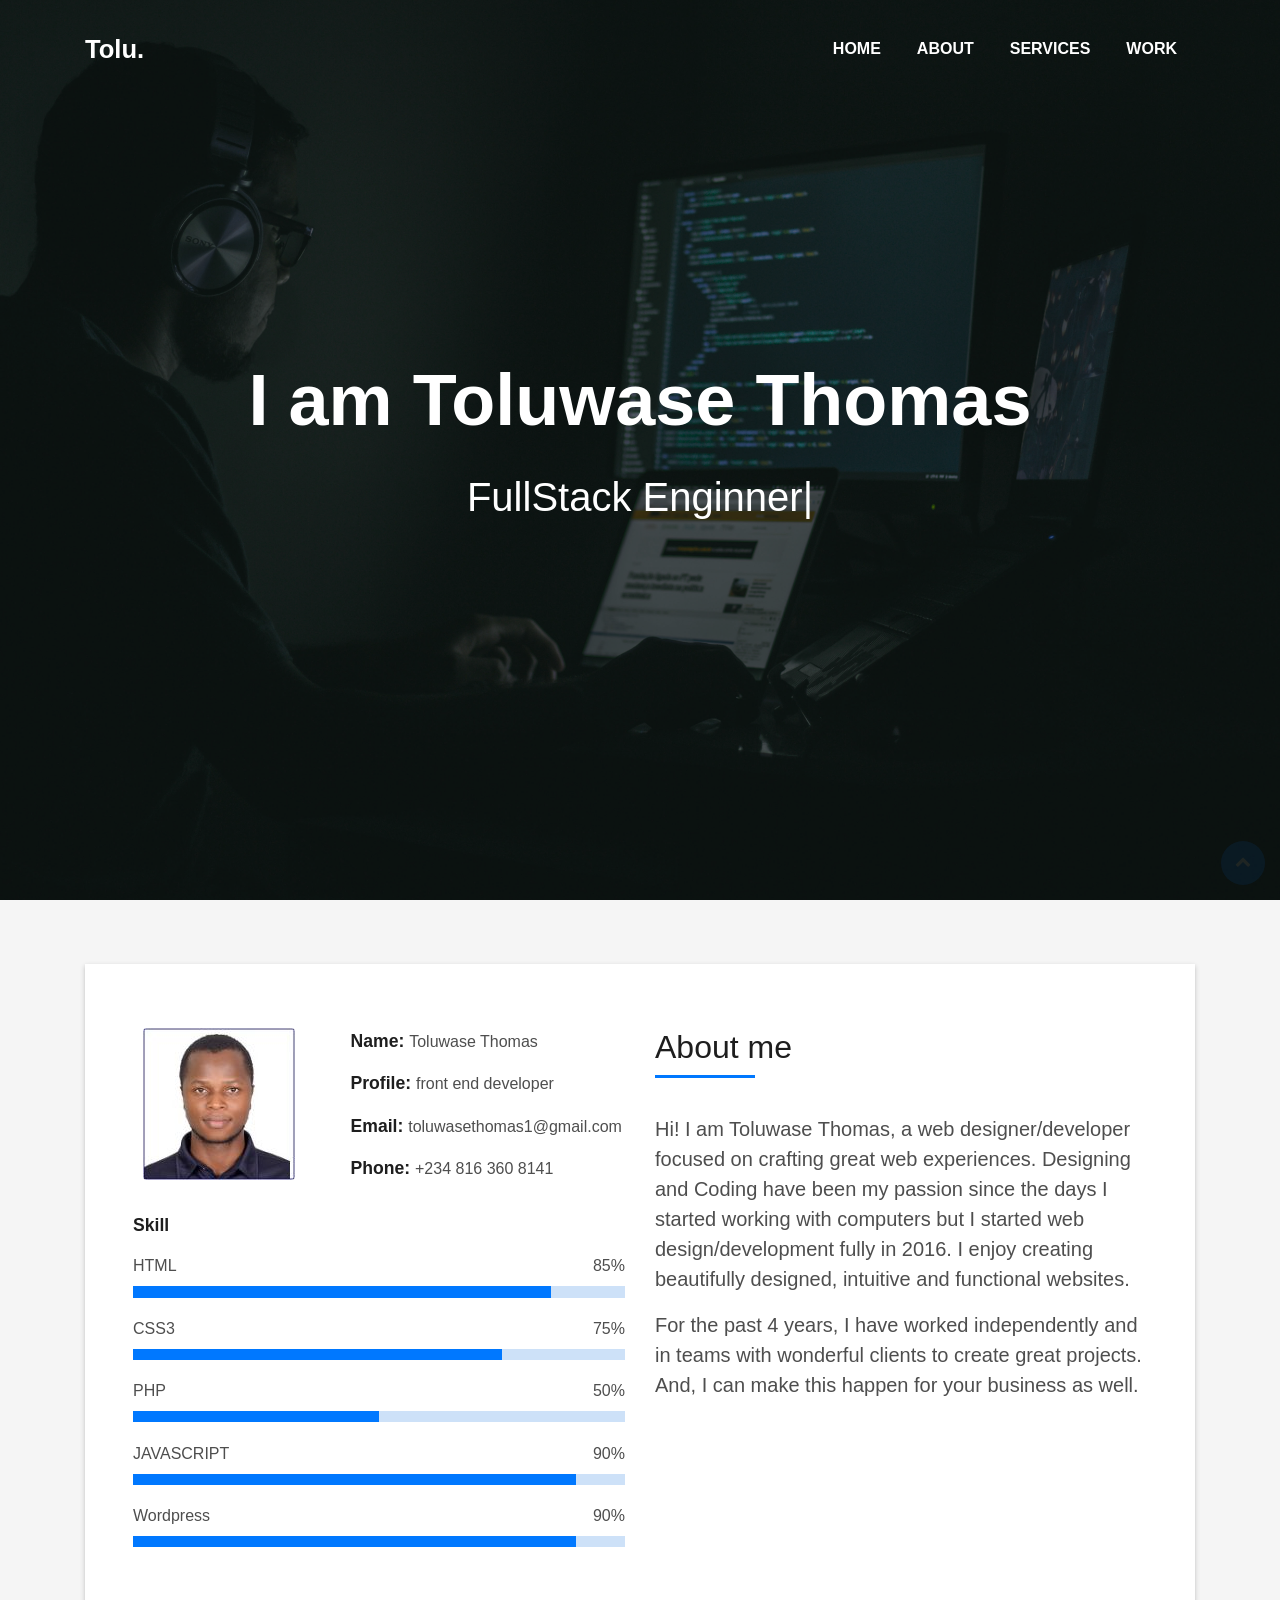
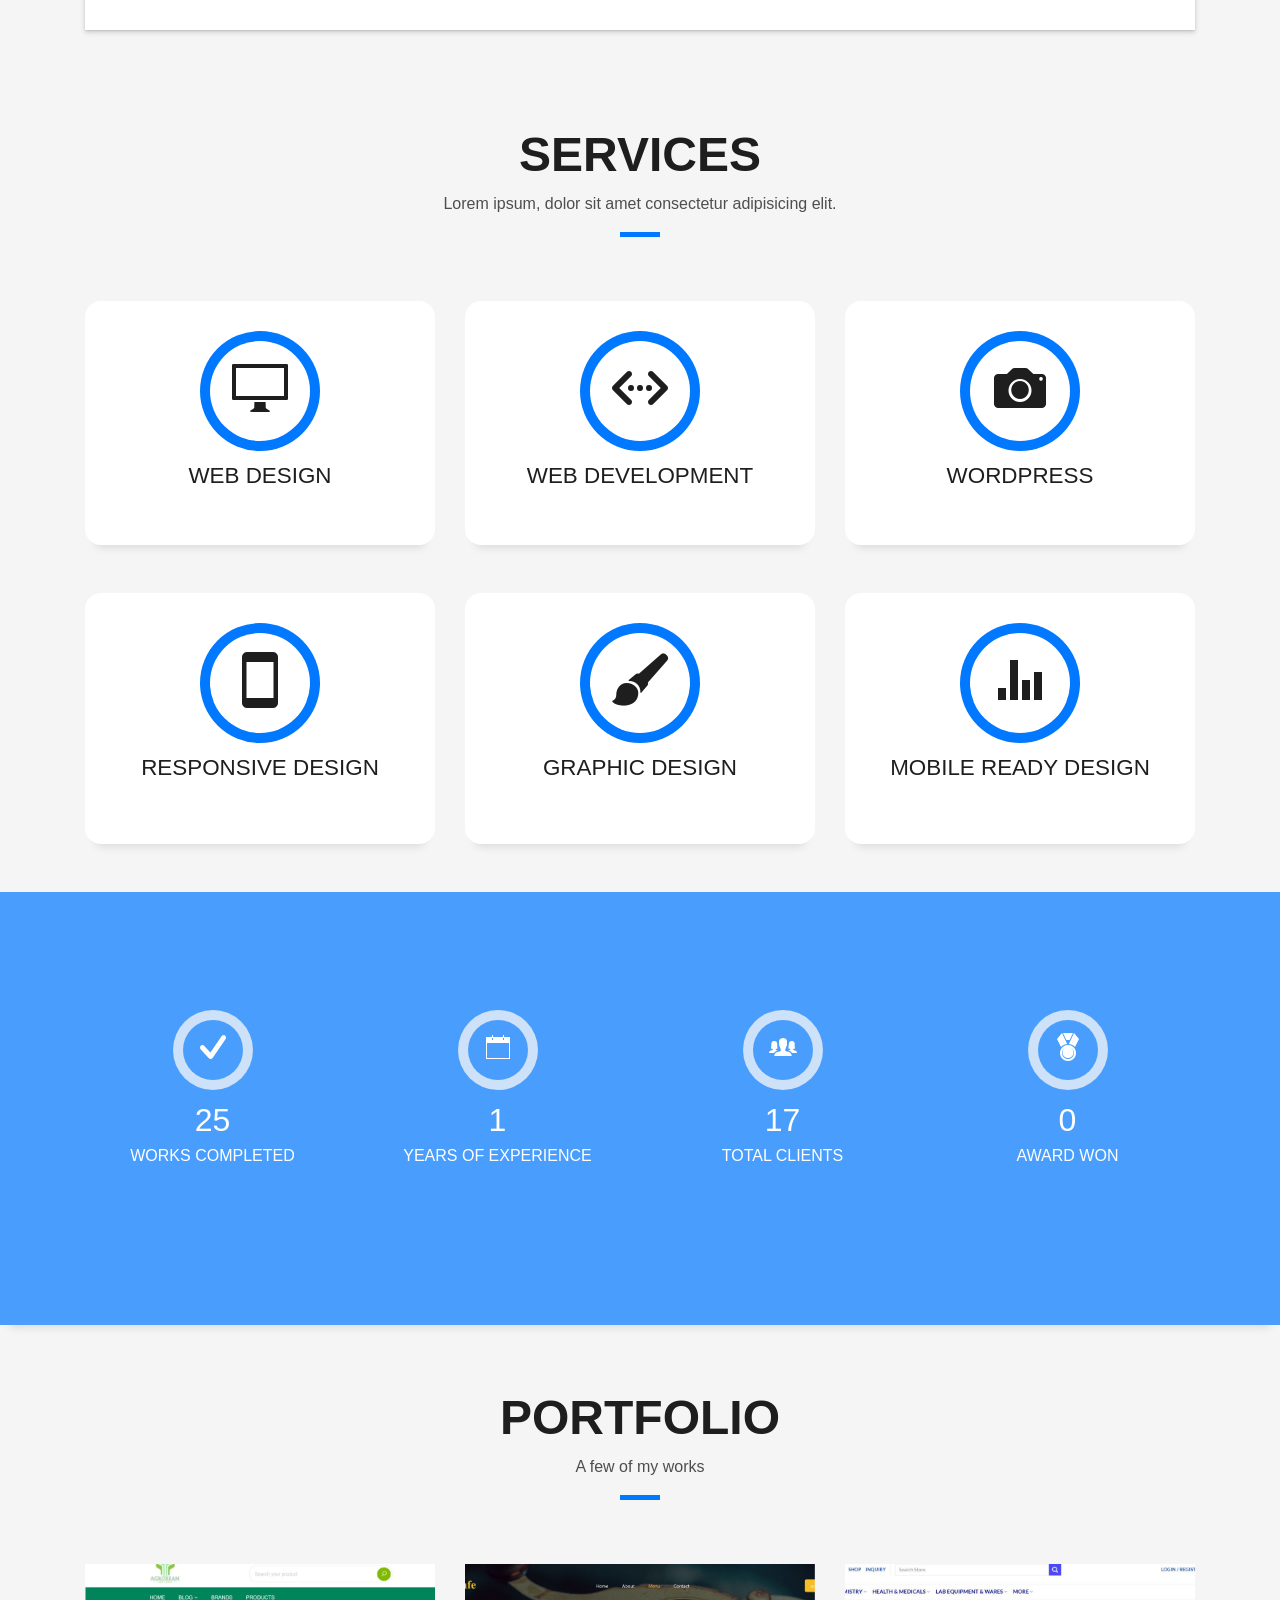
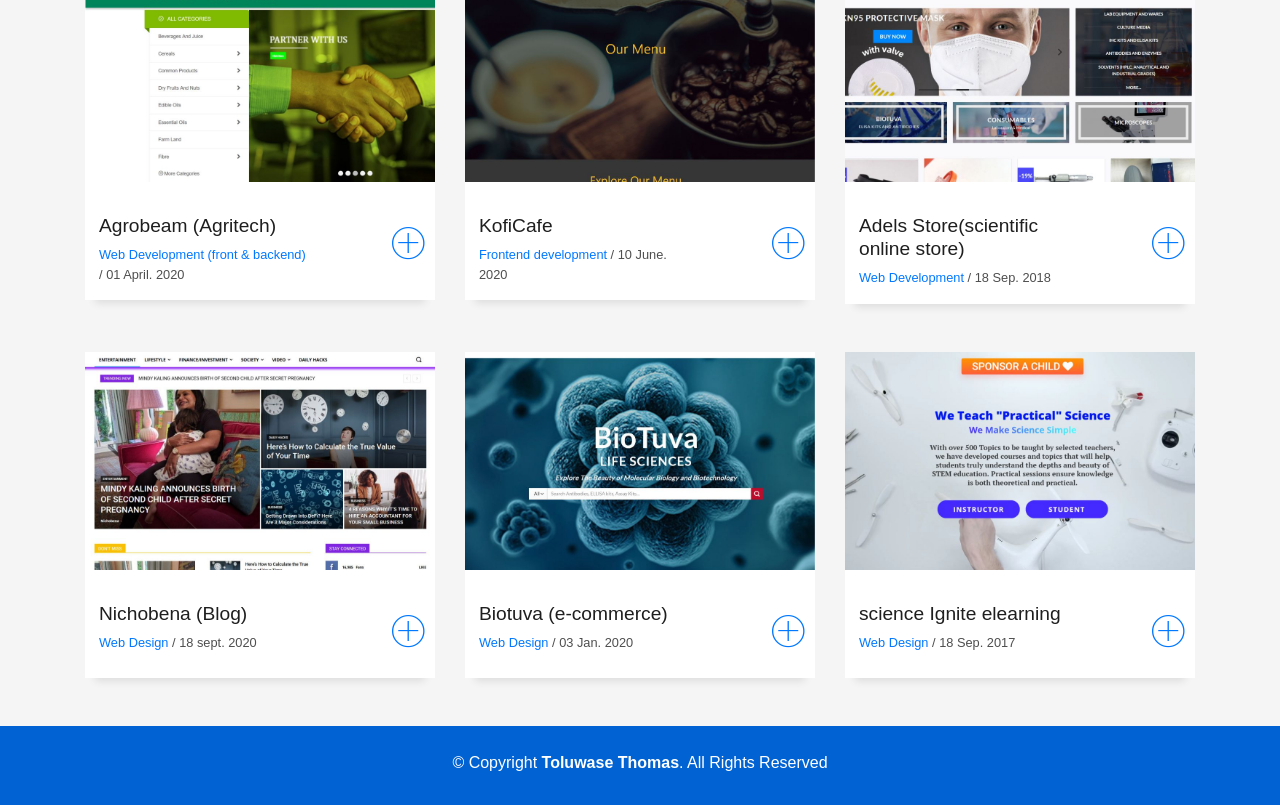
==== commit 46eabac5: "Update index.html" ====
--- a/index.html
+++ b/index.html
@@ -75,7 +75,7 @@
         <div class="container">
           <!--<p class="display-6 color-d">Hello, world!</p>-->
           <h1 class="intro-title mb-4">I am Toluwase Thomas</h1>
-          <p class="intro-subtitle"><span class="text-slider-items">Frontend Developer,Web Developer,Web Designer</span><strong class="text-slider"></strong></p>
+          <p class="intro-subtitle"><span class="text-slider-items">FullStack Enginner, Java, Spring, React, CI/CD</span><strong class="text-slider"></strong></p>
           <!-- <p class="pt-3"><a class="btn btn-primary btn js-scroll px-4" href="#about" role="button">Learn More</a></p> -->
         </div>
       </div>
@@ -775,4 +775,4 @@
 
 </body>
 
-</html>+</html>
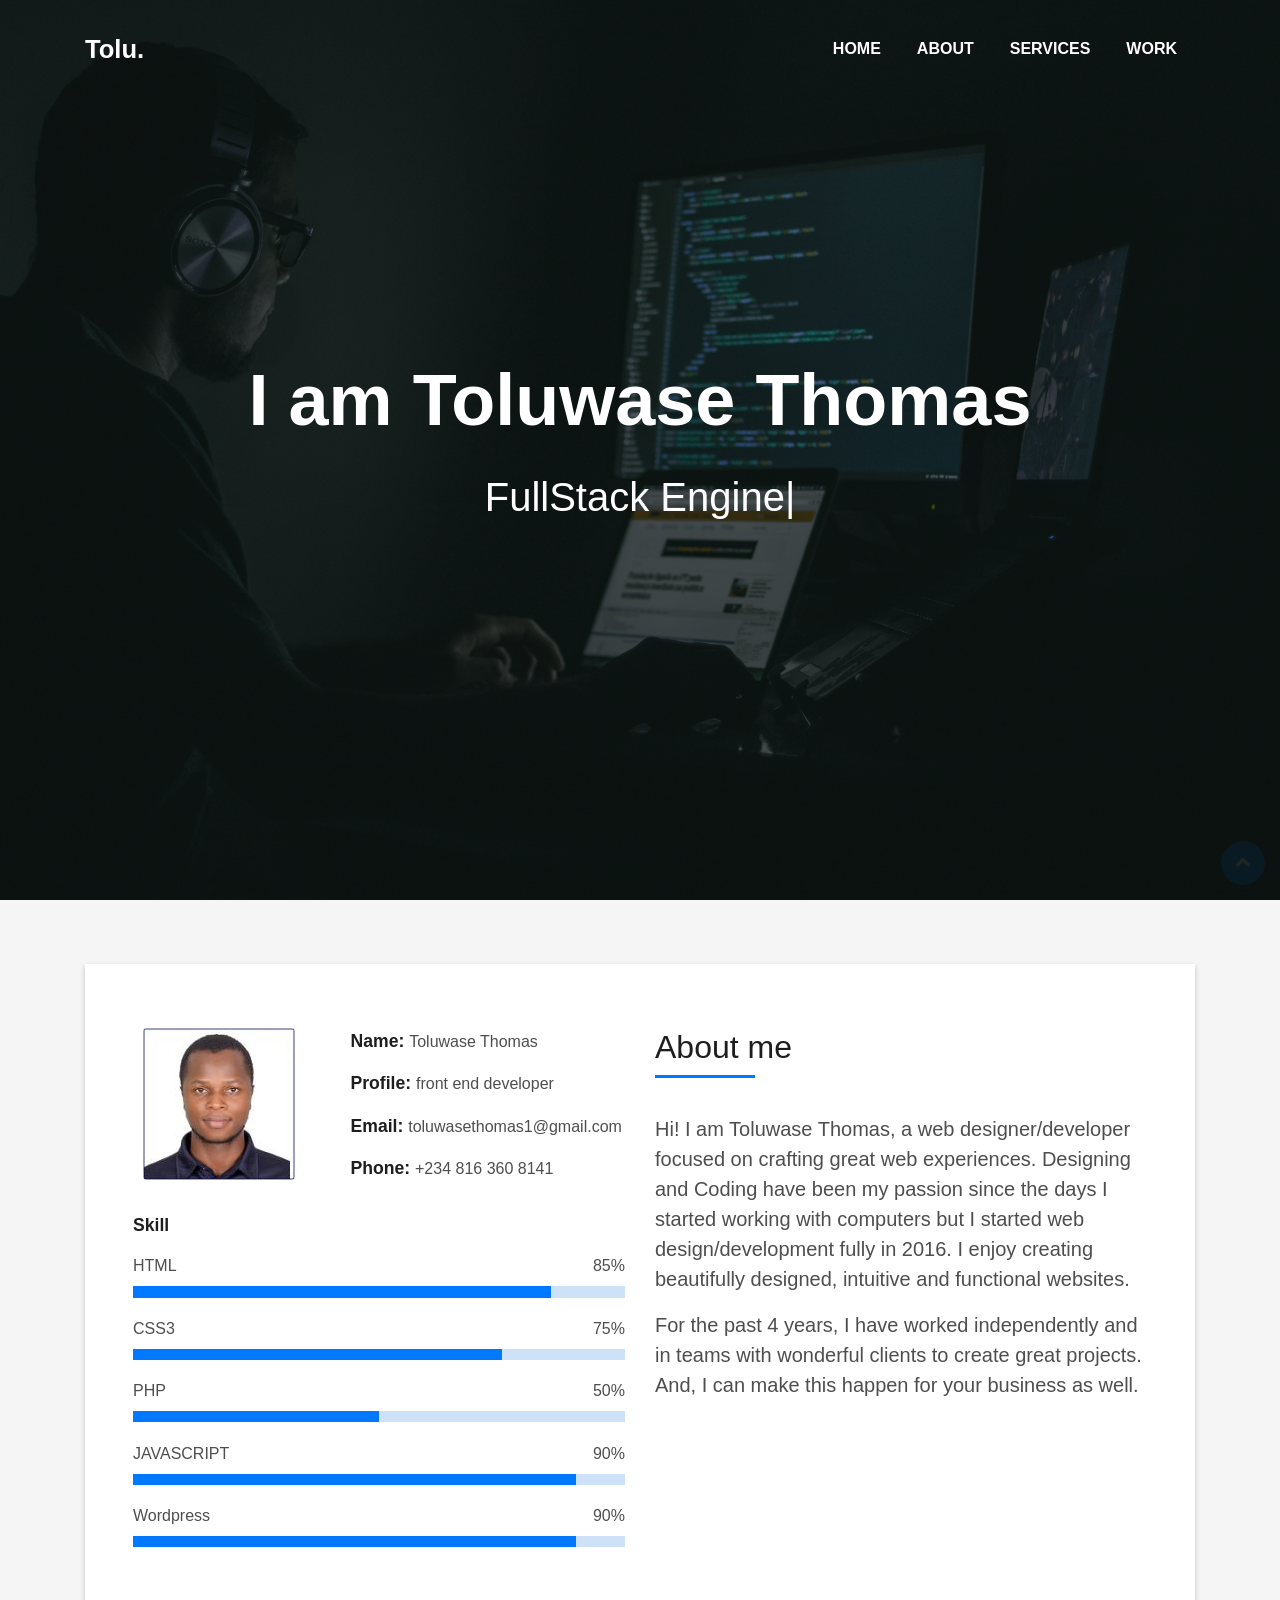
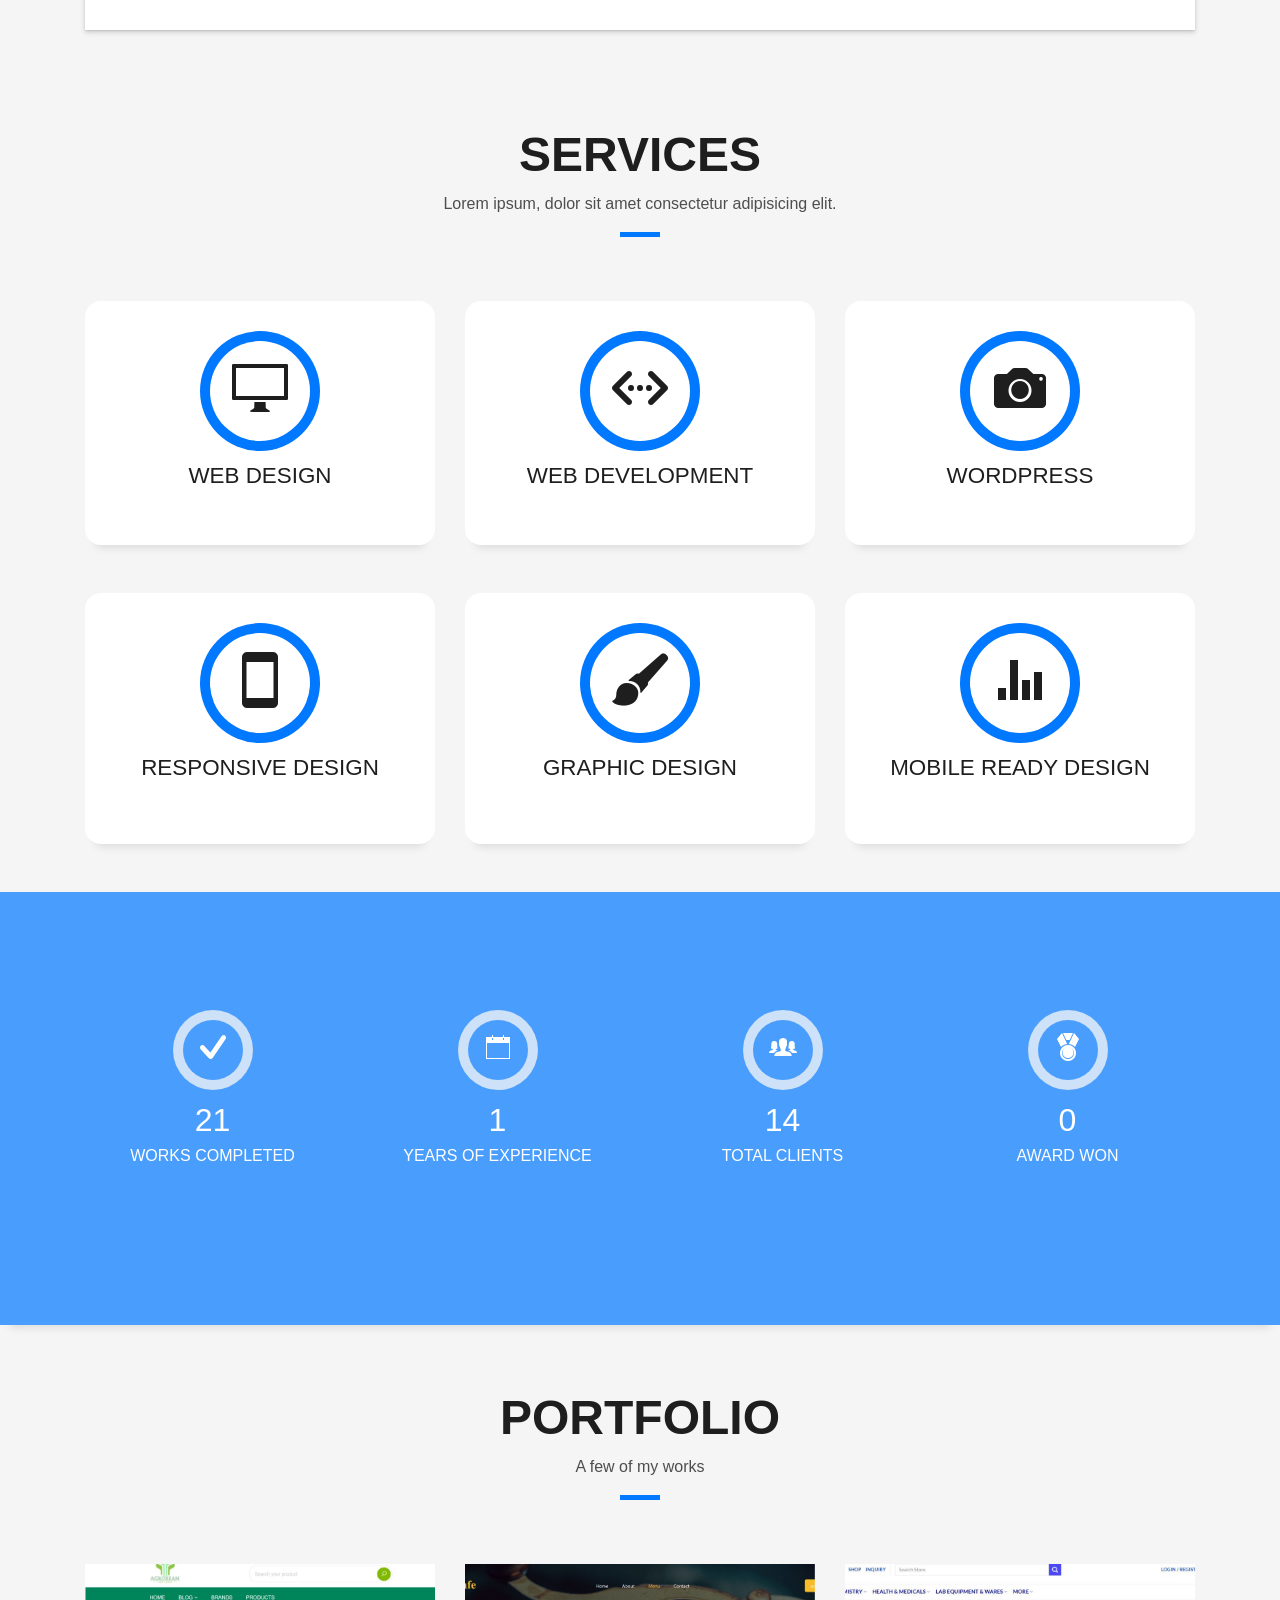
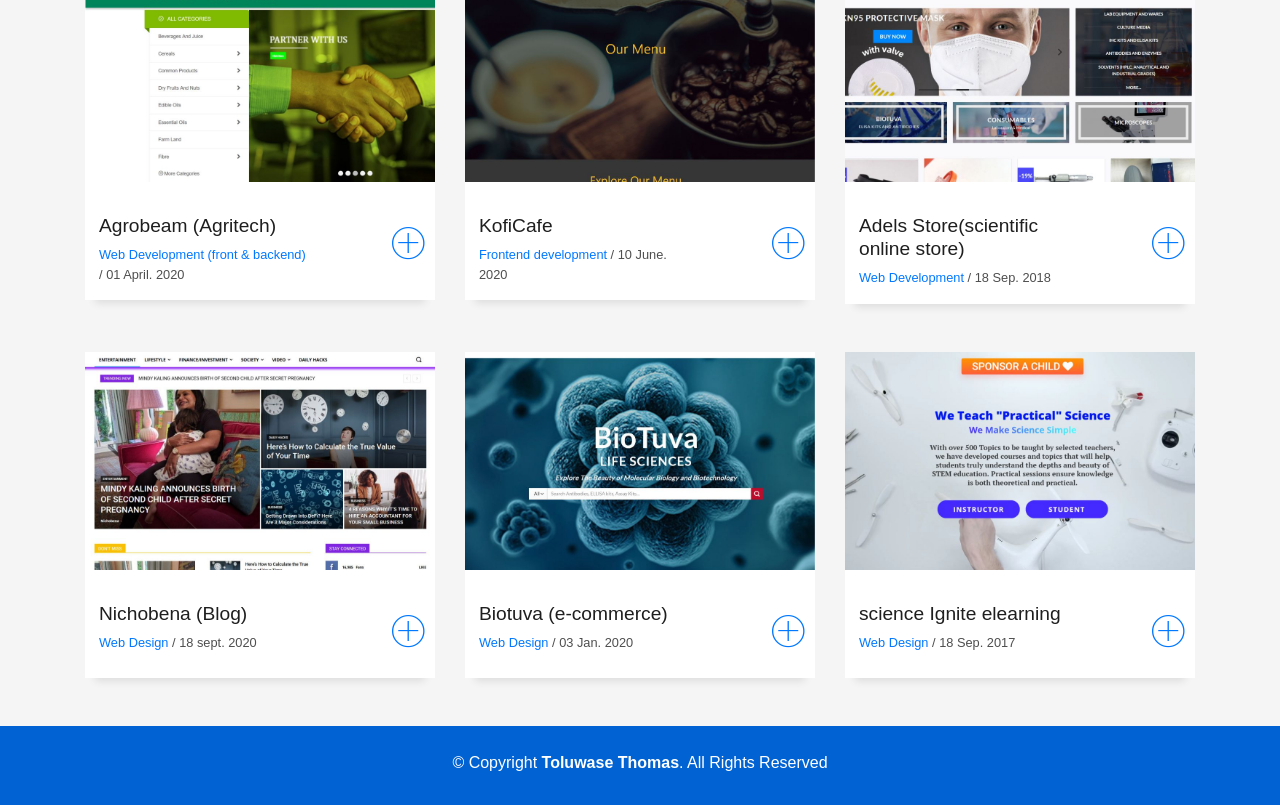
==== commit 8ede5e8e: "Update index.html" ====
--- a/index.html
+++ b/index.html
@@ -75,7 +75,7 @@
         <div class="container">
           <!--<p class="display-6 color-d">Hello, world!</p>-->
           <h1 class="intro-title mb-4">I am Toluwase Thomas</h1>
-          <p class="intro-subtitle"><span class="text-slider-items">FullStack Enginner, Java, Spring, React, CI/CD</span><strong class="text-slider"></strong></p>
+          <p class="intro-subtitle"><span class="text-slider-items">FullStack Engineer, Java, Spring, React, SQL and NoSQL, GIT</span><strong class="text-slider"></strong></p>
           <!-- <p class="pt-3"><a class="btn btn-primary btn js-scroll px-4" href="#about" role="button">Learn More</a></p> -->
         </div>
       </div>
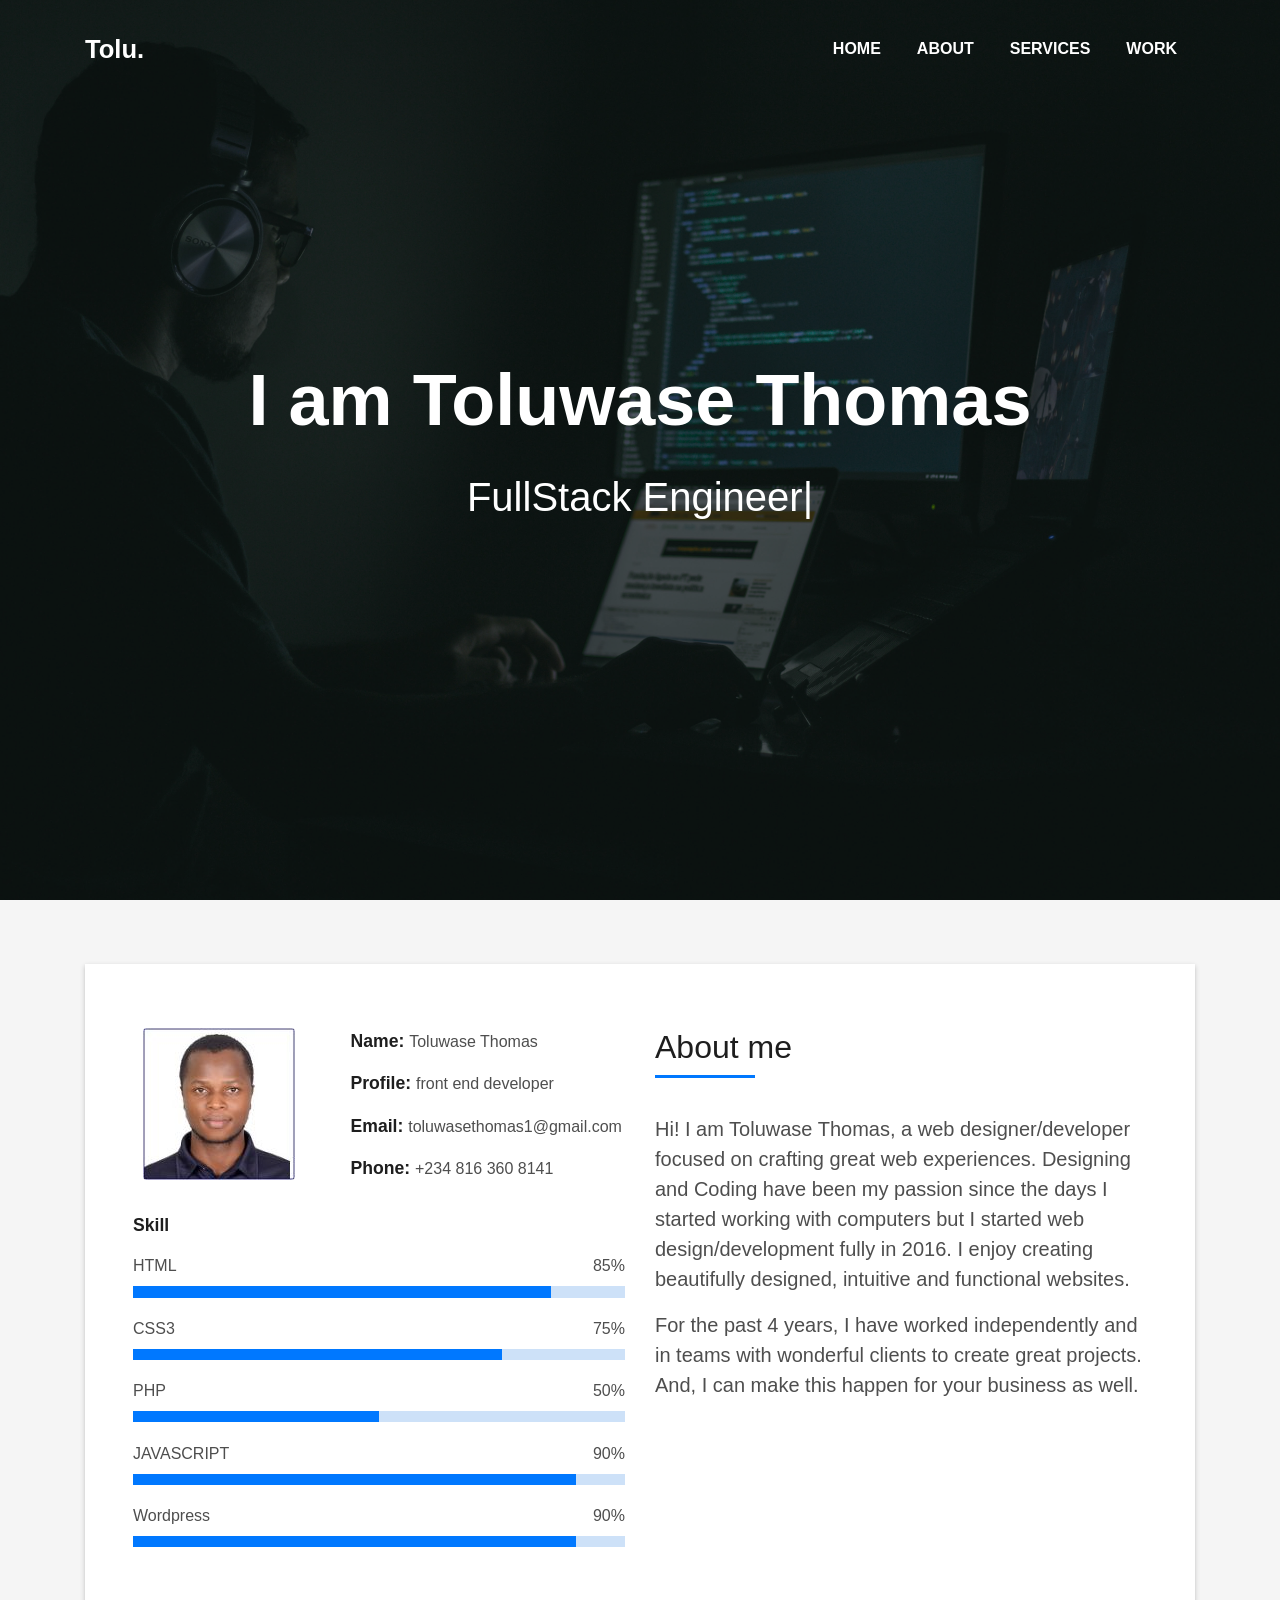
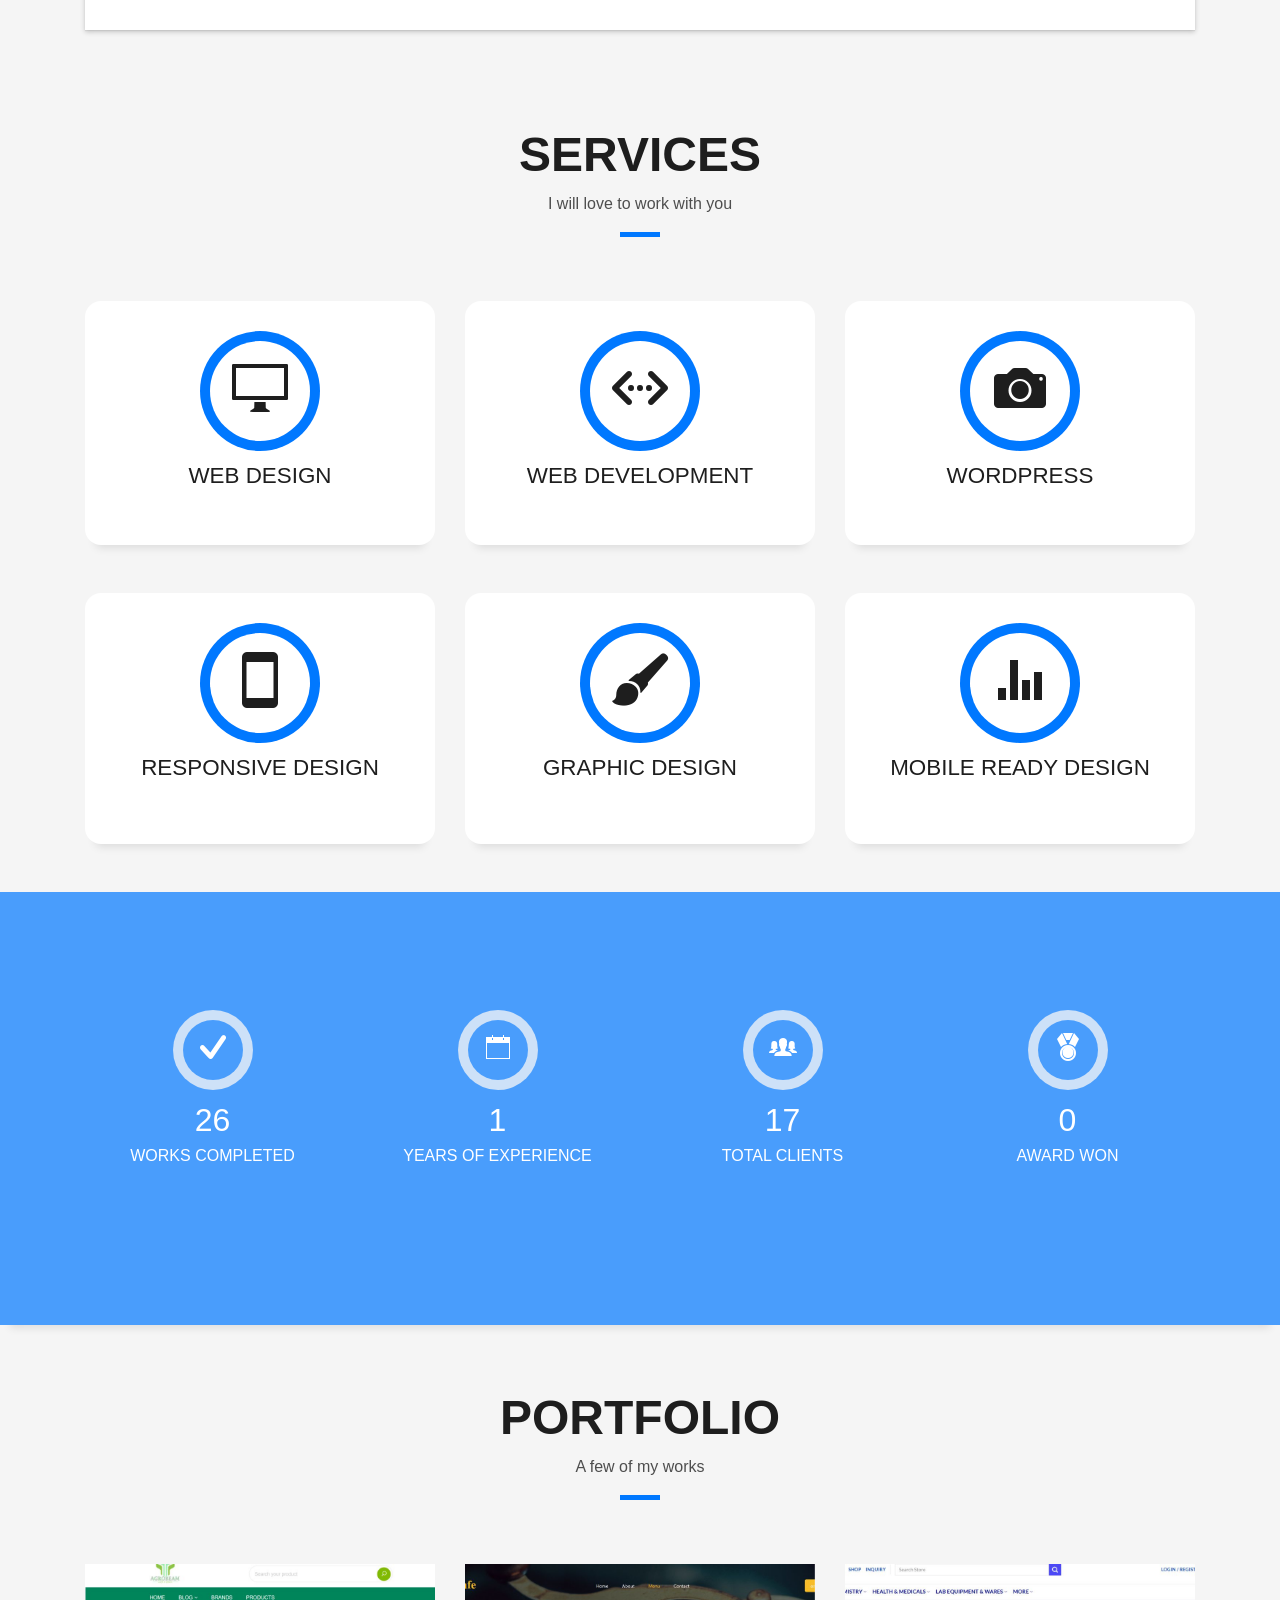
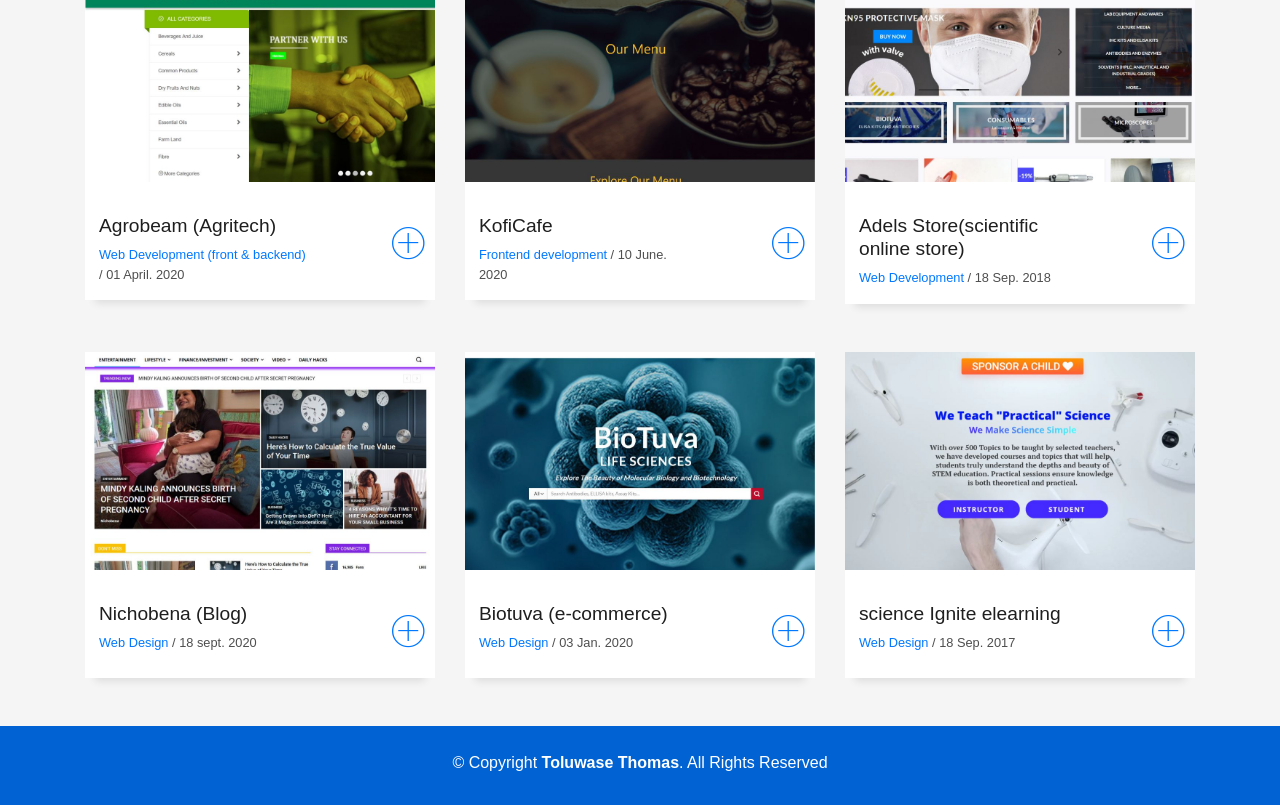
==== commit 42a916c0: "Update index.html" ====
--- a/index.html
+++ b/index.html
@@ -75,7 +75,7 @@
         <div class="container">
           <!--<p class="display-6 color-d">Hello, world!</p>-->
           <h1 class="intro-title mb-4">I am Toluwase Thomas</h1>
-          <p class="intro-subtitle"><span class="text-slider-items">FullStack Engineer, Java, Spring, React, SQL and NoSQL, GIT</span><strong class="text-slider"></strong></p>
+          <p class="intro-subtitle"><span class="text-slider-items">FullStack Engineer, Java, Spring Framework, JavaEE, React, SQL and NoSQL, GIT, JPA, Hibernate etc</span><strong class="text-slider"></strong></p>
           <!-- <p class="pt-3"><a class="btn btn-primary btn js-scroll px-4" href="#about" role="button">Learn More</a></p> -->
         </div>
       </div>
@@ -166,7 +166,7 @@
                 Services
               </h3>
               <p class="subtitle-a">
-                Lorem ipsum, dolor sit amet consectetur adipisicing elit.
+                I will love to work with you
               </p>
               <div class="line-mf"></div>
             </div>
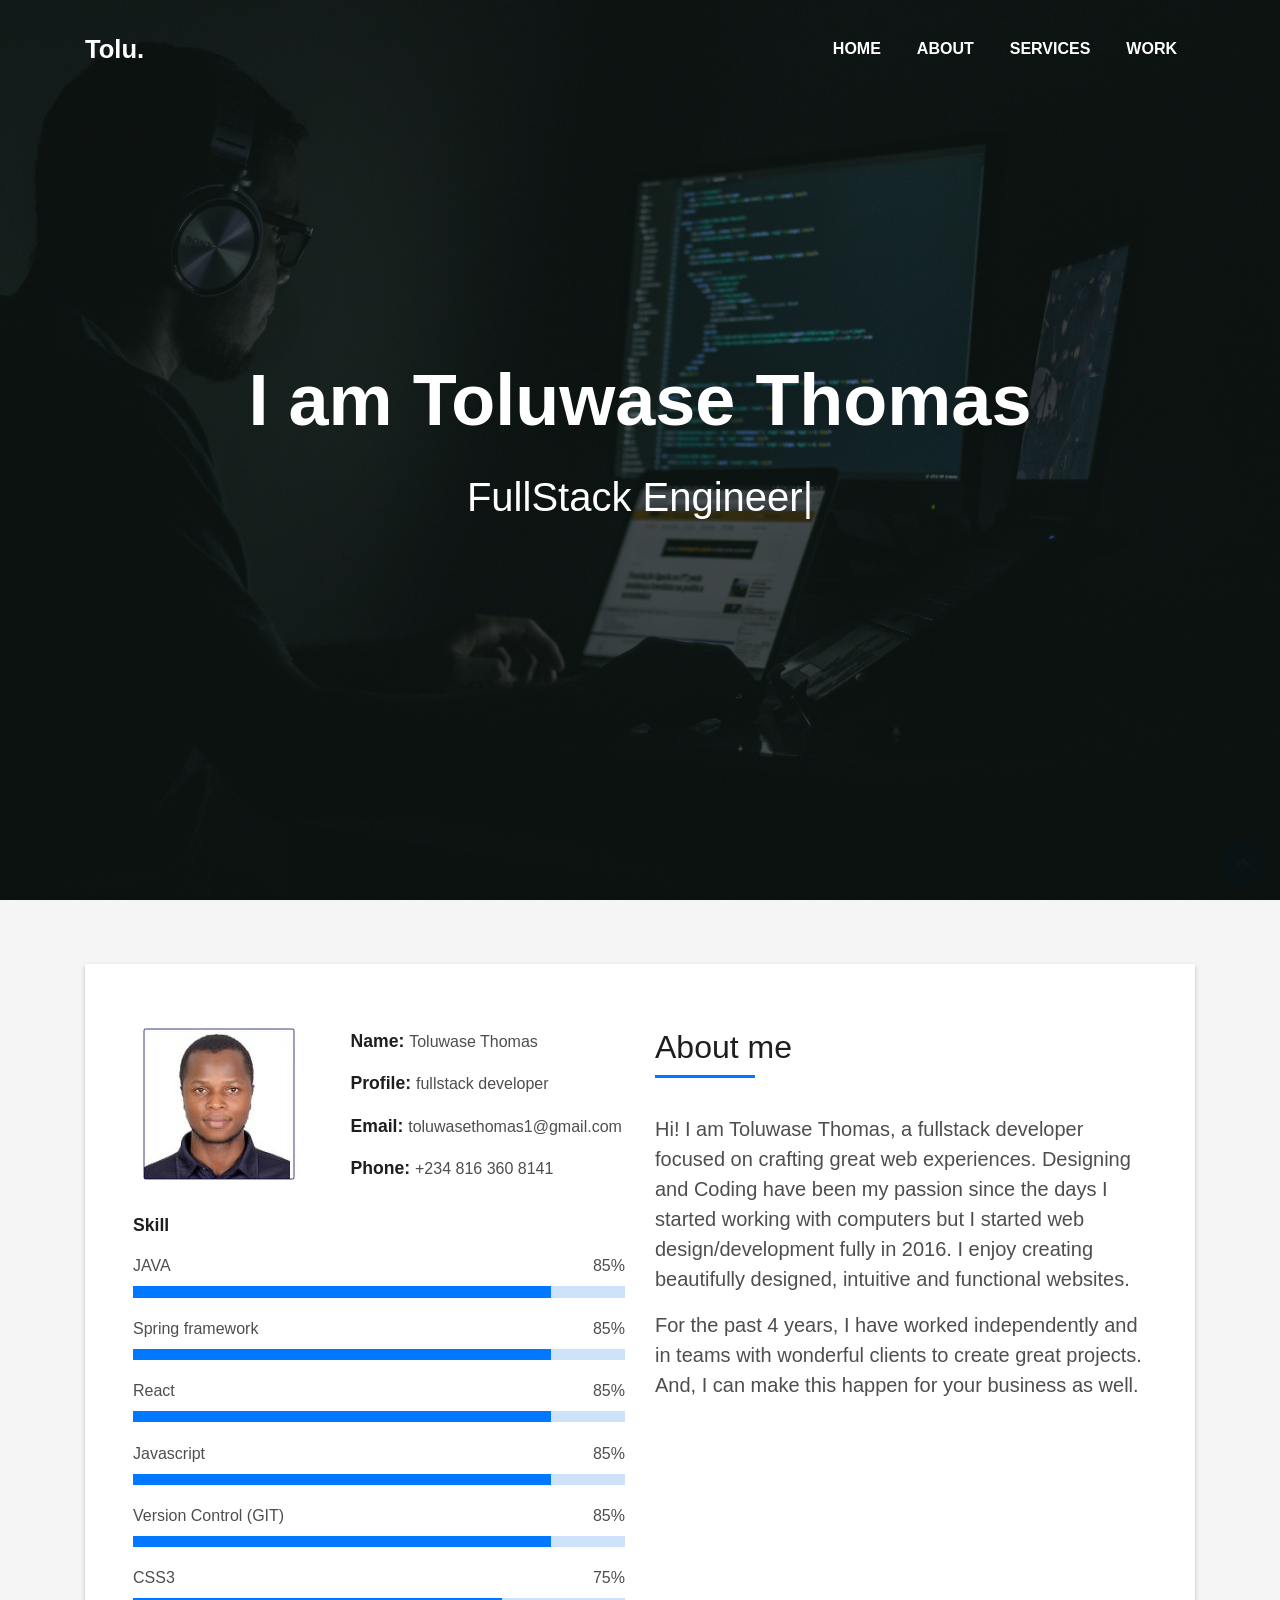
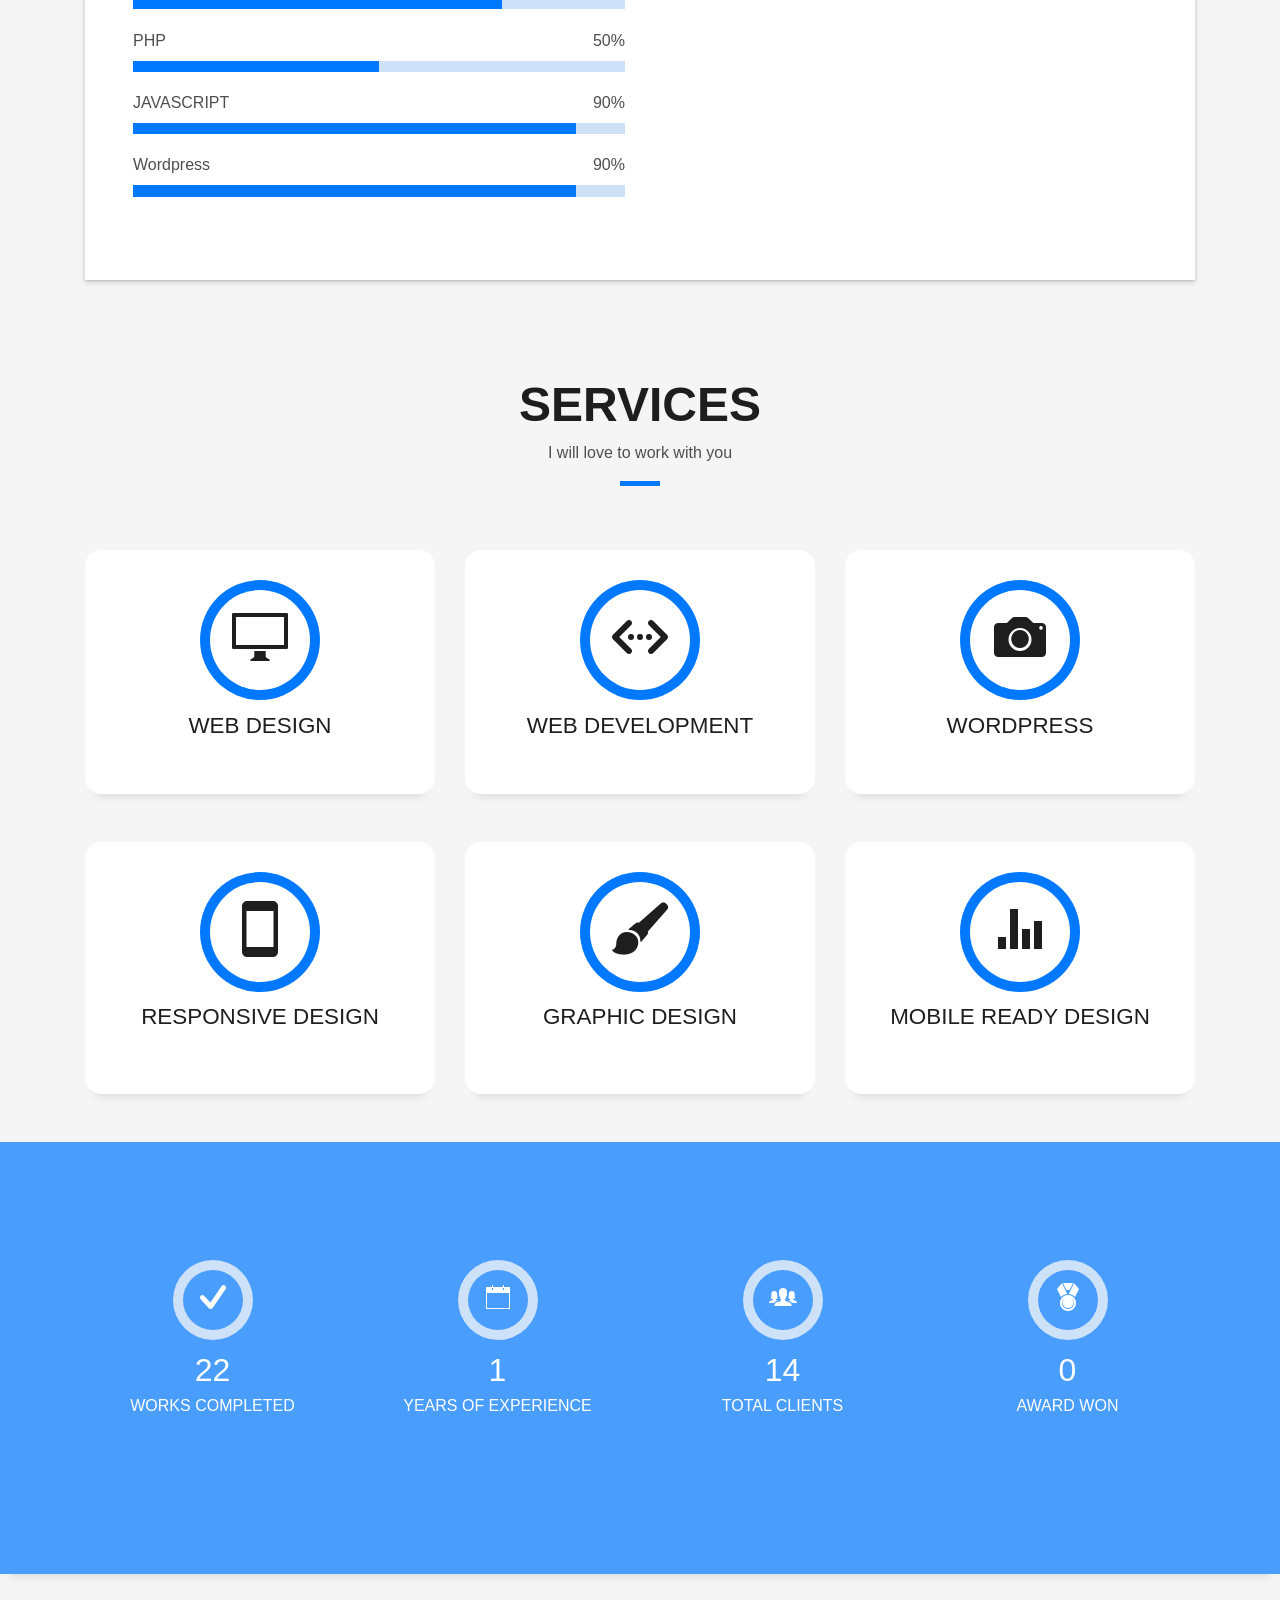
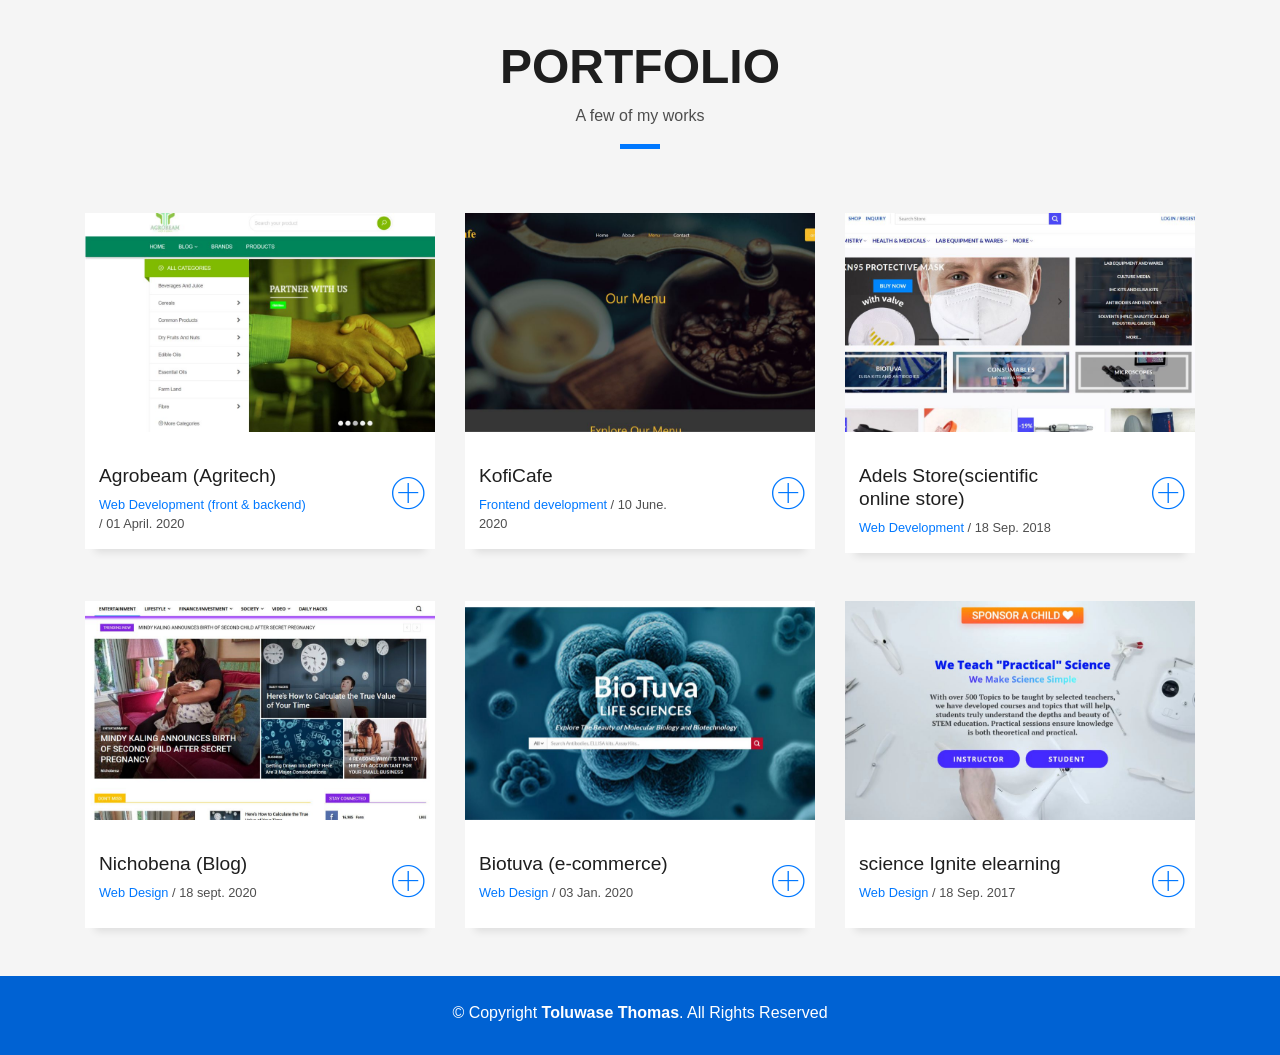
==== commit 7eda5b4c: "Update index.html" ====
--- a/index.html
+++ b/index.html
@@ -101,7 +101,7 @@
                     <div class="col-sm-6 col-md-7">
                       <div class="about-info">
                         <p><span class="title-s">Name: </span> <span>Toluwase Thomas</span></p>
-                        <p><span class="title-s">Profile: </span> <span>front end developer</span></p>
+                        <p><span class="title-s">Profile: </span> <span>fullstack developer</span></p>
                         <p><span class="title-s">Email: </span> <span>toluwasethomas1@gmail.com</span></p>
                         <p><span class="title-s">Phone: </span> <span>+234 816 360 8141</span></p>
                       </div>
@@ -109,10 +109,27 @@
                   </div>
                   <div class="skill-mf">
                     <p class="title-s">Skill</p>
-                    <span>HTML</span> <span class="pull-right">85%</span>
+                    <span>JAVA</span> <span class="pull-right">85%</span>
                     <div class="progress">
                       <div class="progress-bar" role="progressbar" style="width: 85%;" aria-valuenow="85" aria-valuemin="0" aria-valuemax="100"></div>
                     </div>
+                    <span>Spring framework</span> <span class="pull-right">85%</span>
+                    <div class="progress">
+                      <div class="progress-bar" role="progressbar" style="width: 85%;" aria-valuenow="85" aria-valuemin="0" aria-valuemax="100"></div>
+                    </div>
+                    <span>React</span> <span class="pull-right">85%</span>
+                    <div class="progress">
+                      <div class="progress-bar" role="progressbar" style="width: 85%;" aria-valuenow="85" aria-valuemin="0" aria-valuemax="100"></div>
+                    </div>
+                    <span>Javascript</span> <span class="pull-right">85%</span>
+                    <div class="progress">
+                      <div class="progress-bar" role="progressbar" style="width: 85%;" aria-valuenow="85" aria-valuemin="0" aria-valuemax="100"></div>
+                    </div>
+                    <span>Version Control (GIT)</span> <span class="pull-right">85%</span>
+                    <div class="progress">
+                      <div class="progress-bar" role="progressbar" style="width: 85%;" aria-valuenow="85" aria-valuemin="0" aria-valuemax="100"></div>
+                    </div>
+                 
                     <span>CSS3</span> <span class="pull-right">75%</span>
                     <div class="progress">
                       <div class="progress-bar" role="progressbar" style="width: 75%" aria-valuenow="75" aria-valuemin="0" aria-valuemax="100"></div>
@@ -139,7 +156,7 @@
                       </h5>
                     </div>
                     <p class="lead">
-                      Hi! I am Toluwase Thomas, a web designer/developer focused on crafting great web experiences. Designing and Coding have been my passion since the days I started working with computers but I started web design/development fully in 2016. 
+                      Hi! I am Toluwase Thomas, a fullstack developer focused on crafting great web experiences. Designing and Coding have been my passion since the days I started working with computers but I started web design/development fully in 2016. 
                       I enjoy creating beautifully designed, intuitive and functional websites.
                        </p>
                     <p class="lead">
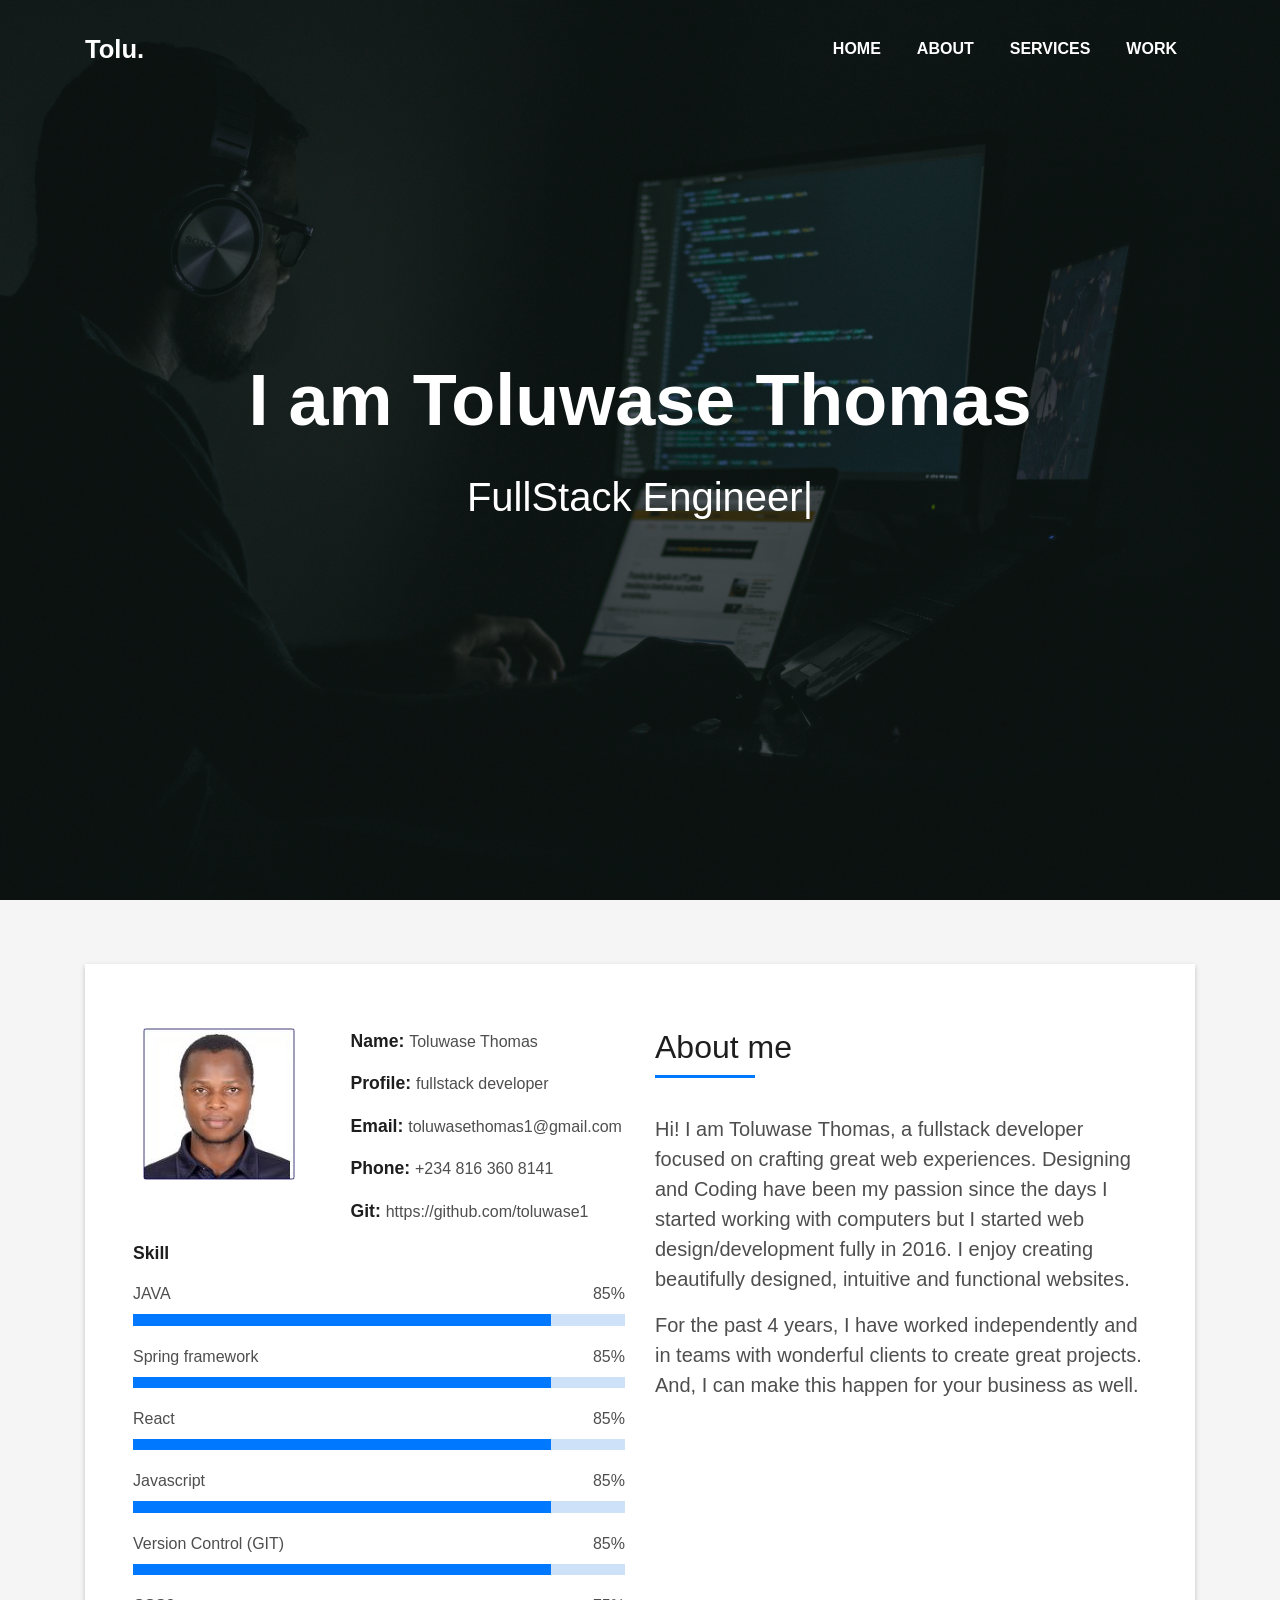
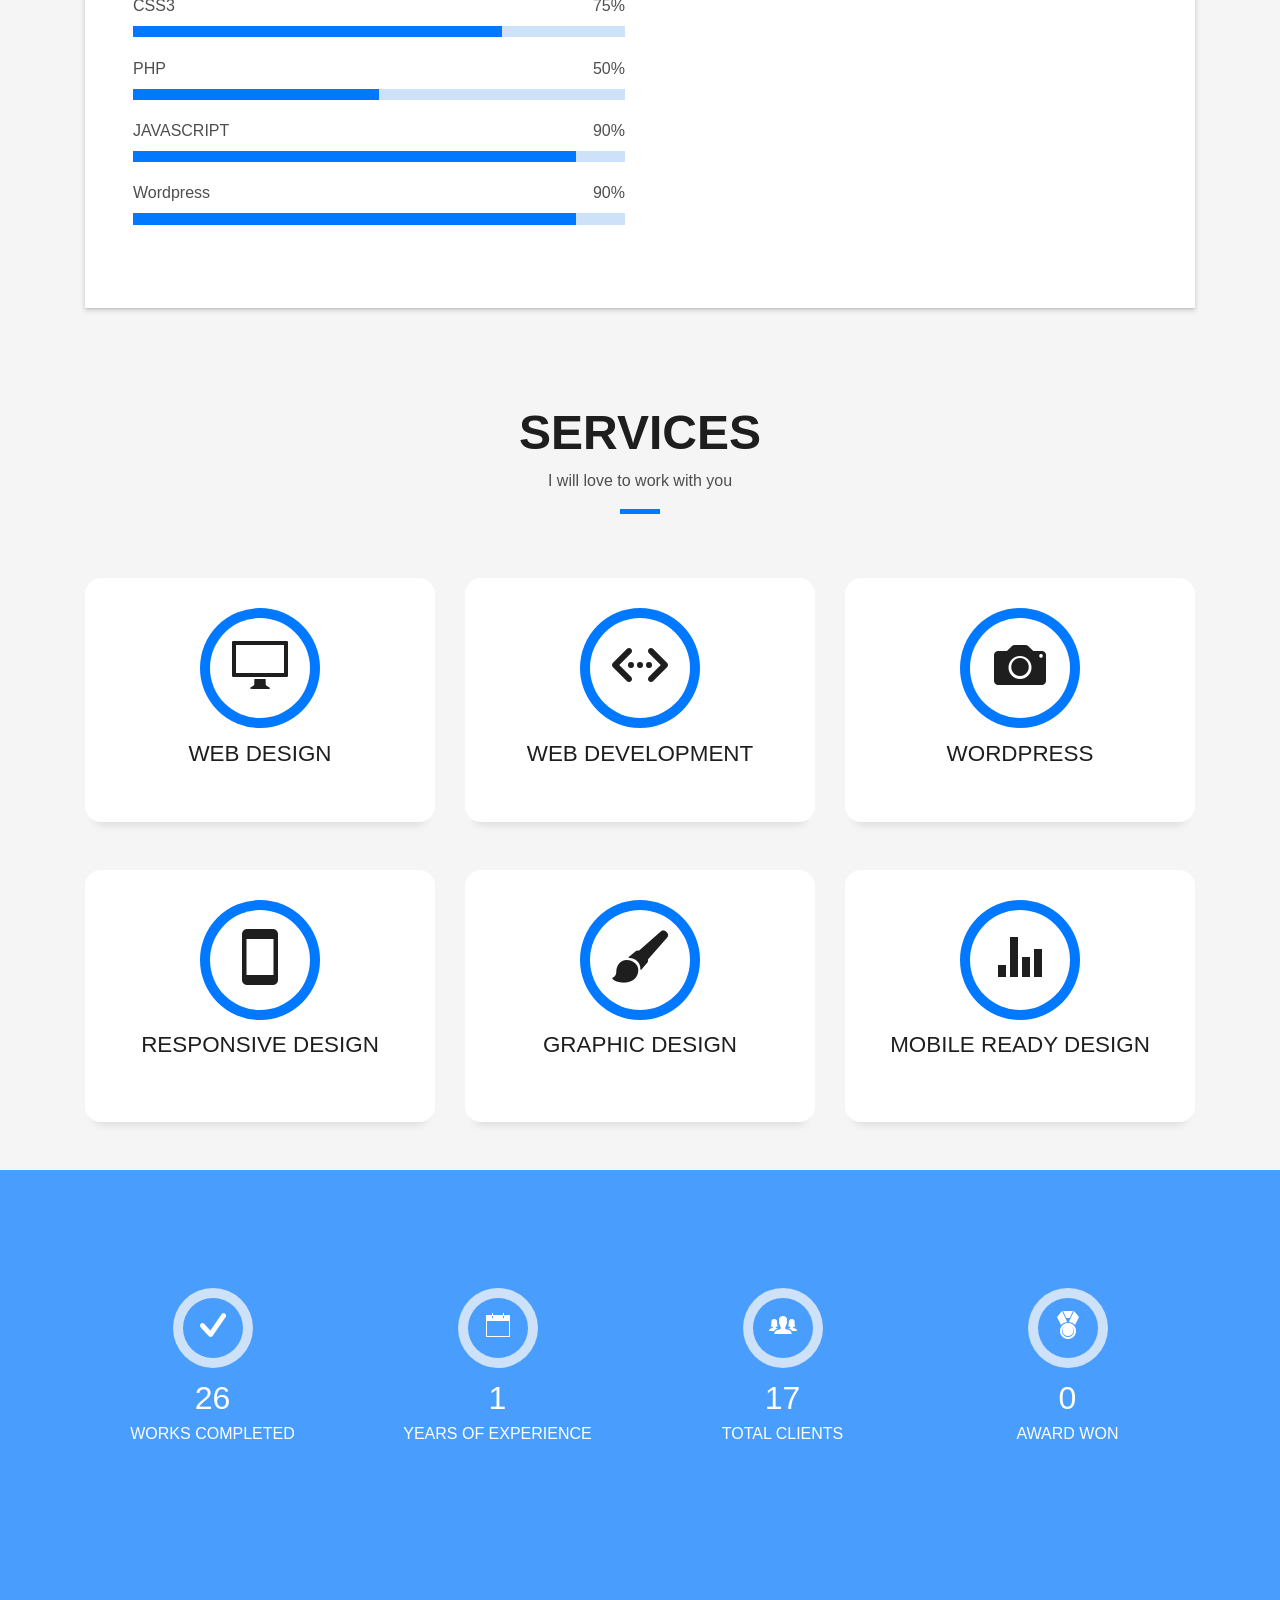
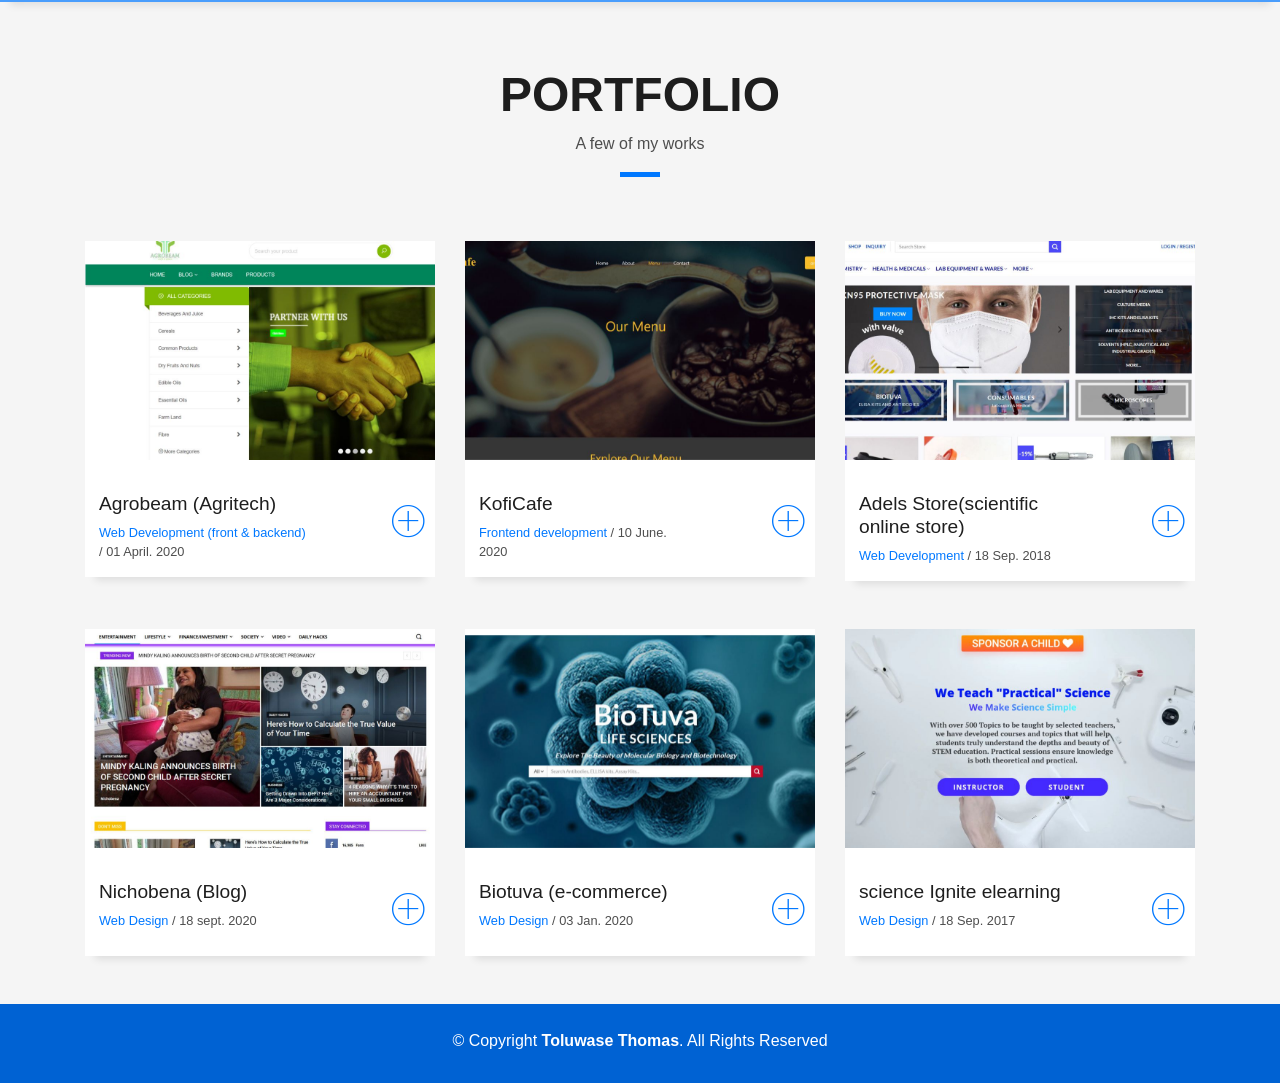
==== commit cab5a65e: "Update index.html" ====
--- a/index.html
+++ b/index.html
@@ -104,6 +104,7 @@
                         <p><span class="title-s">Profile: </span> <span>fullstack developer</span></p>
                         <p><span class="title-s">Email: </span> <span>toluwasethomas1@gmail.com</span></p>
                         <p><span class="title-s">Phone: </span> <span>+234 816 360 8141</span></p>
+                        <p><span class="title-s">Git: </span> <span>https://github.com/toluwase1</span></p>
                       </div>
                     </div>
                   </div>
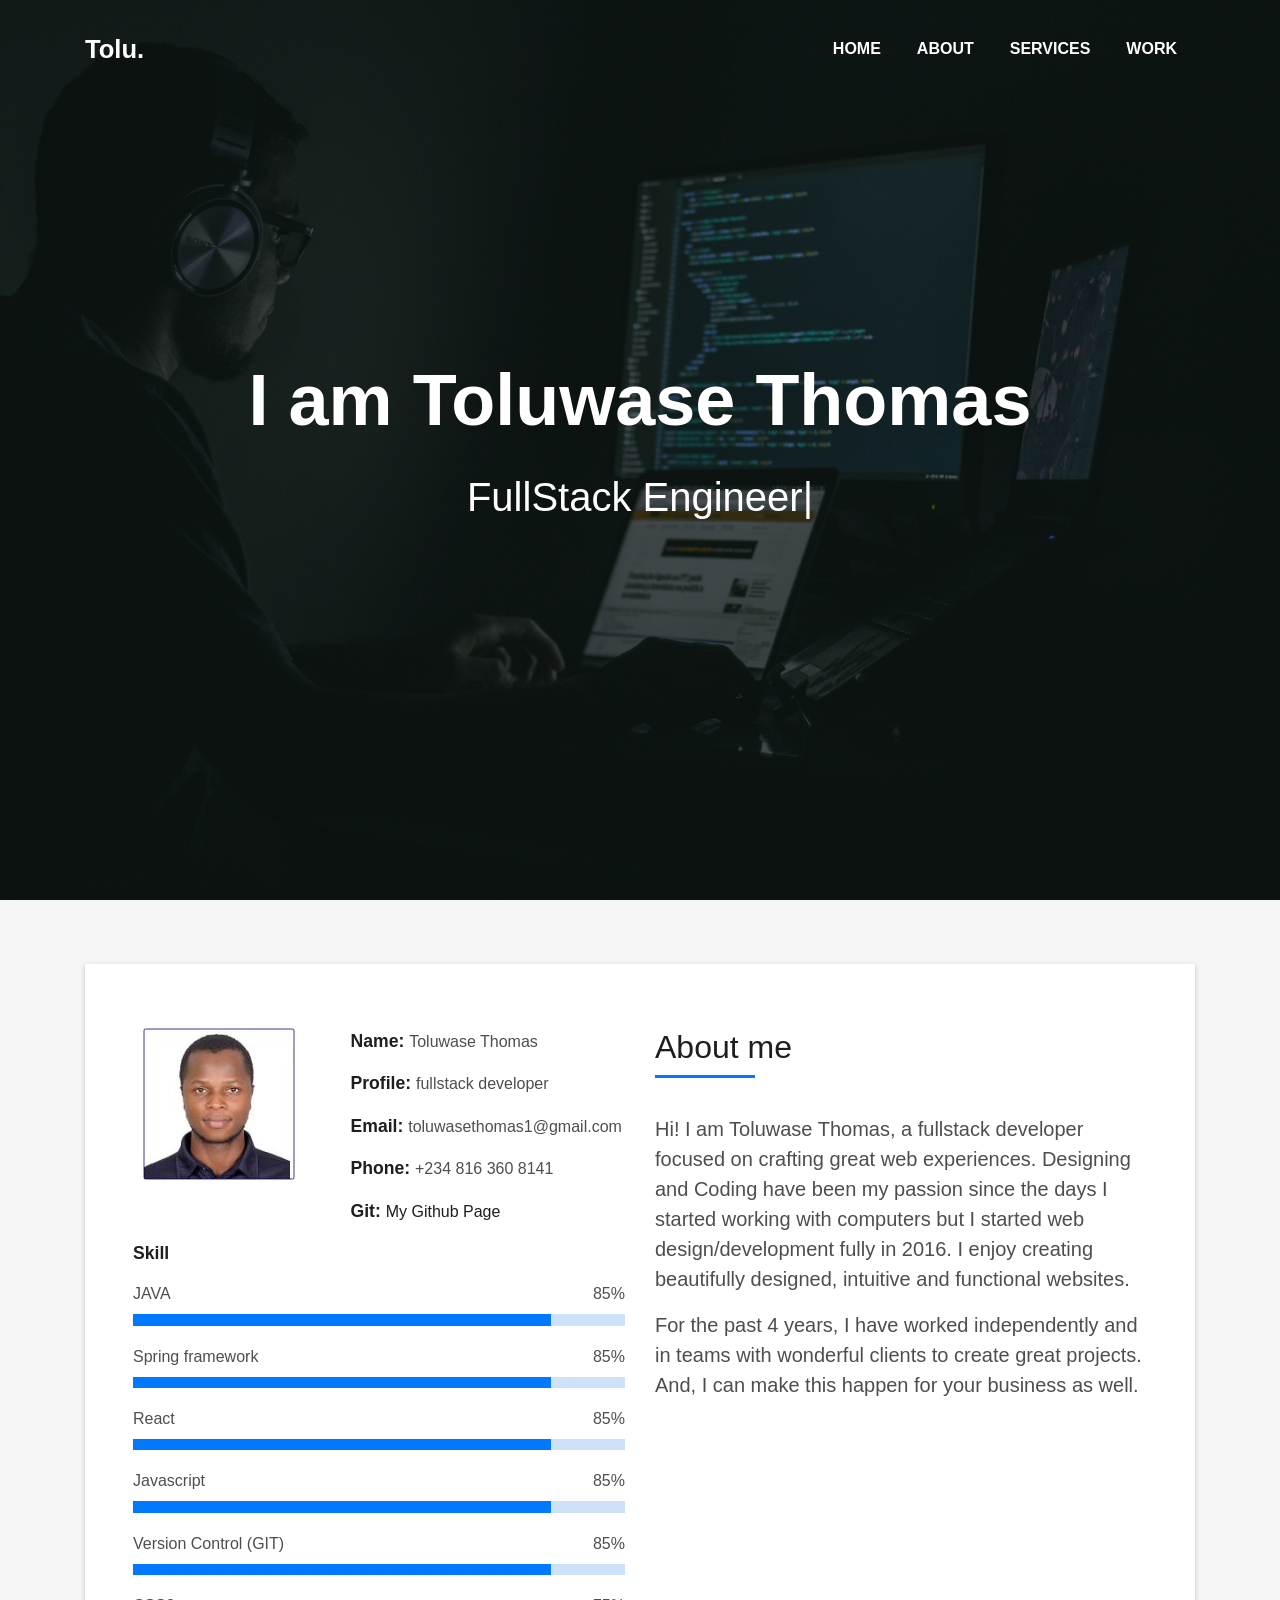
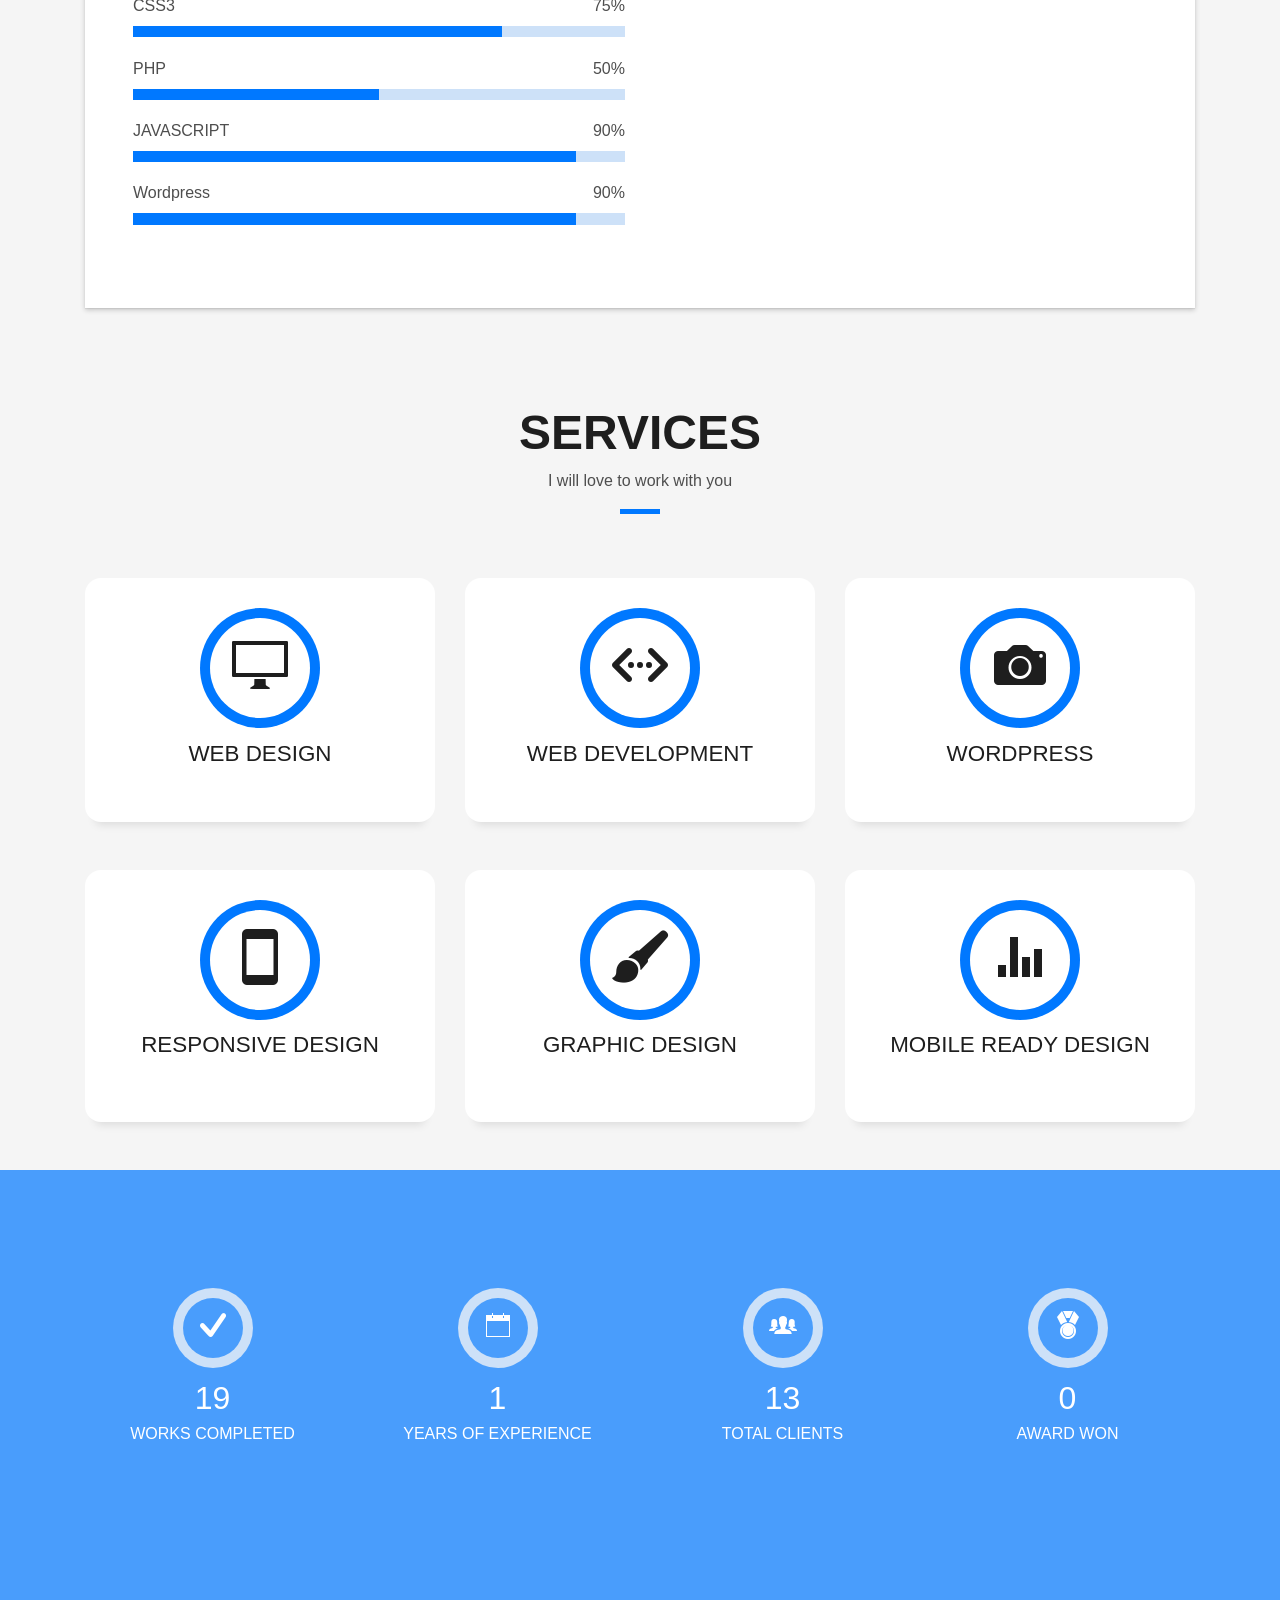
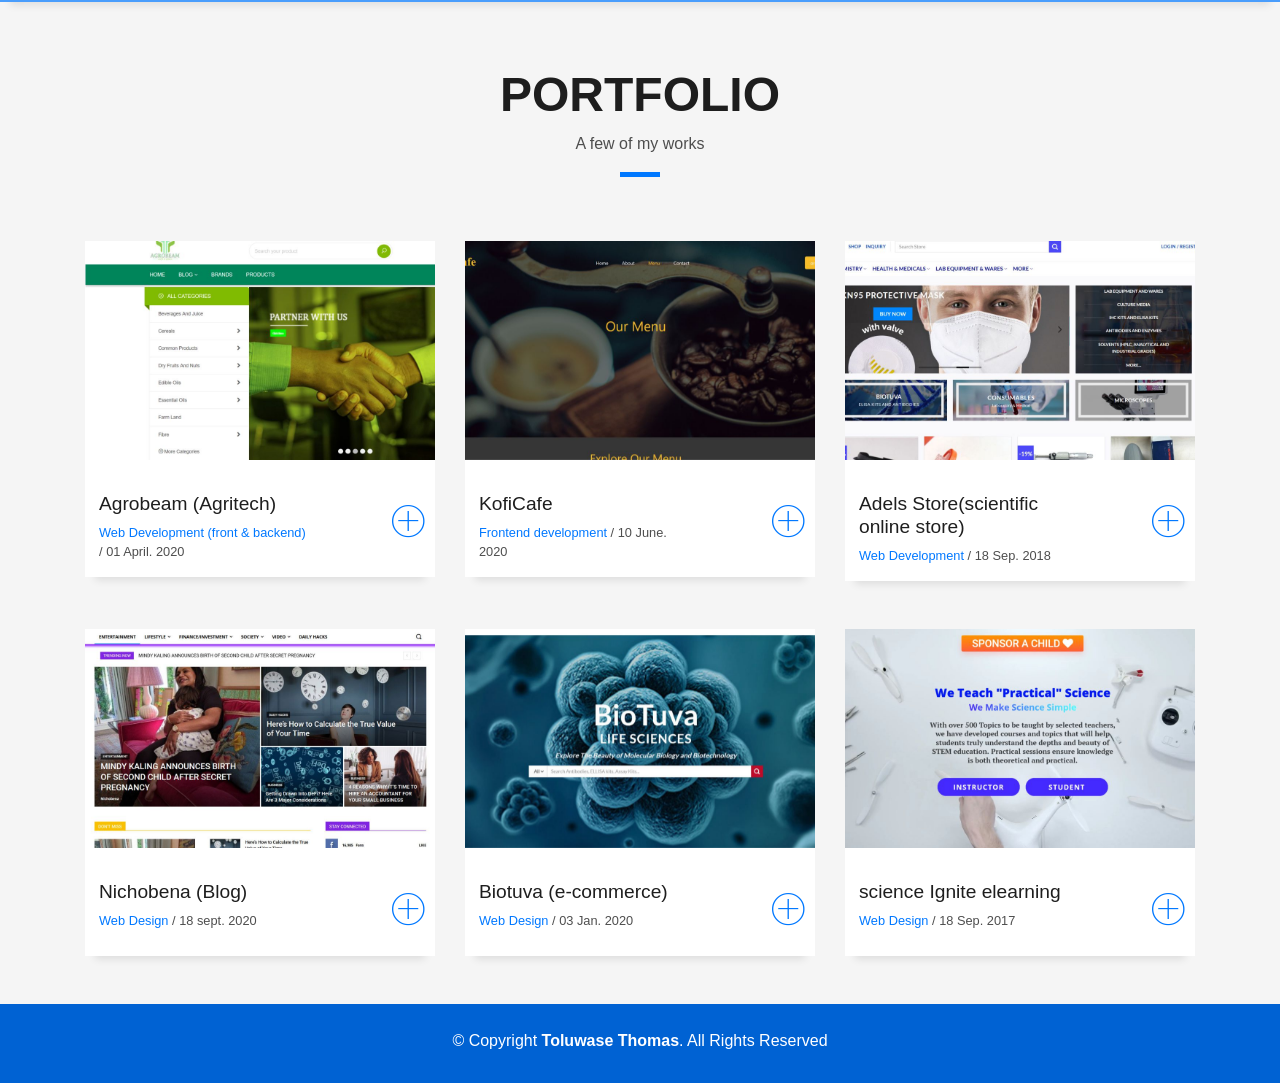
==== commit f873124e: "Update index.html" ====
--- a/index.html
+++ b/index.html
@@ -104,7 +104,8 @@
                         <p><span class="title-s">Profile: </span> <span>fullstack developer</span></p>
                         <p><span class="title-s">Email: </span> <span>toluwasethomas1@gmail.com</span></p>
                         <p><span class="title-s">Phone: </span> <span>+234 816 360 8141</span></p>
-                        <p><span class="title-s">Git: </span> <span>https://github.com/toluwase1</span></p>
+                        <p><span class="title-s">Git: </span> <span><a href="https://github.com/toluwase1" target="_blank">My Github Page</a> </span></p>
+                         
                       </div>
                     </div>
                   </div>
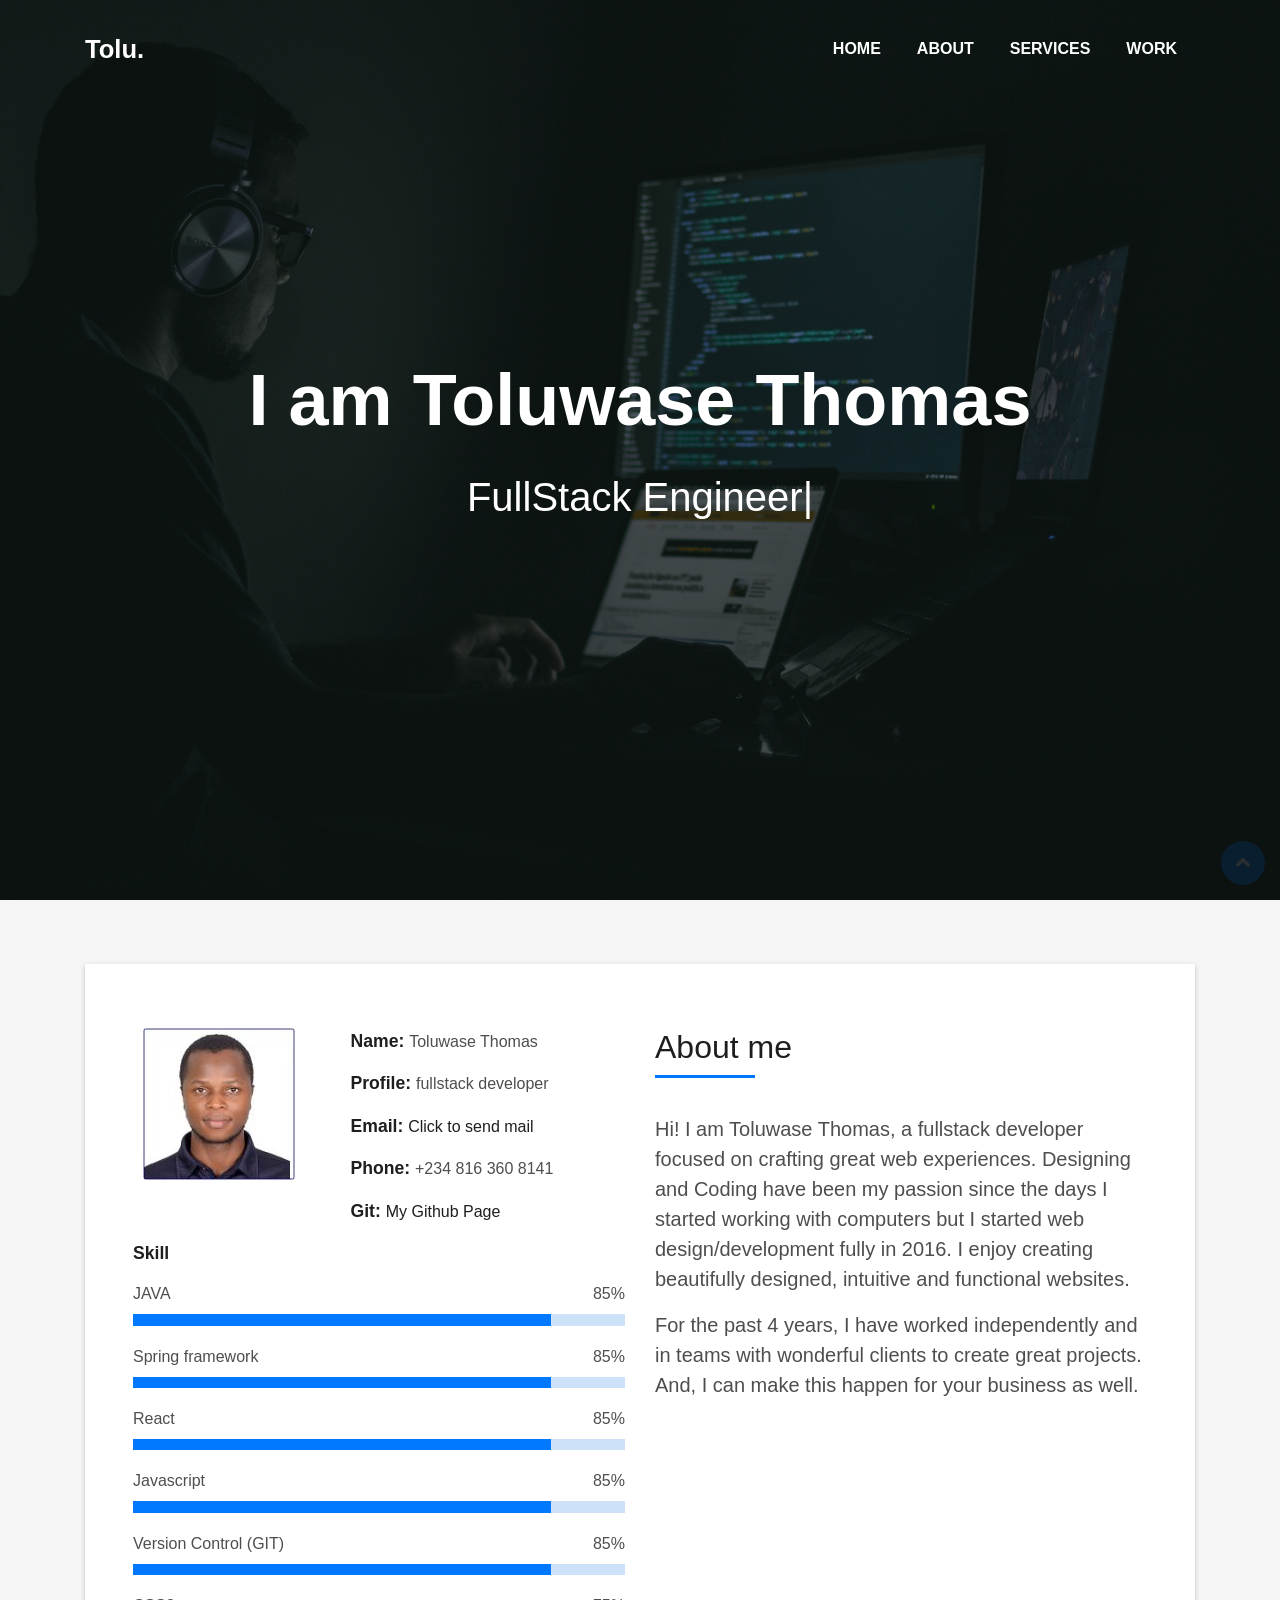
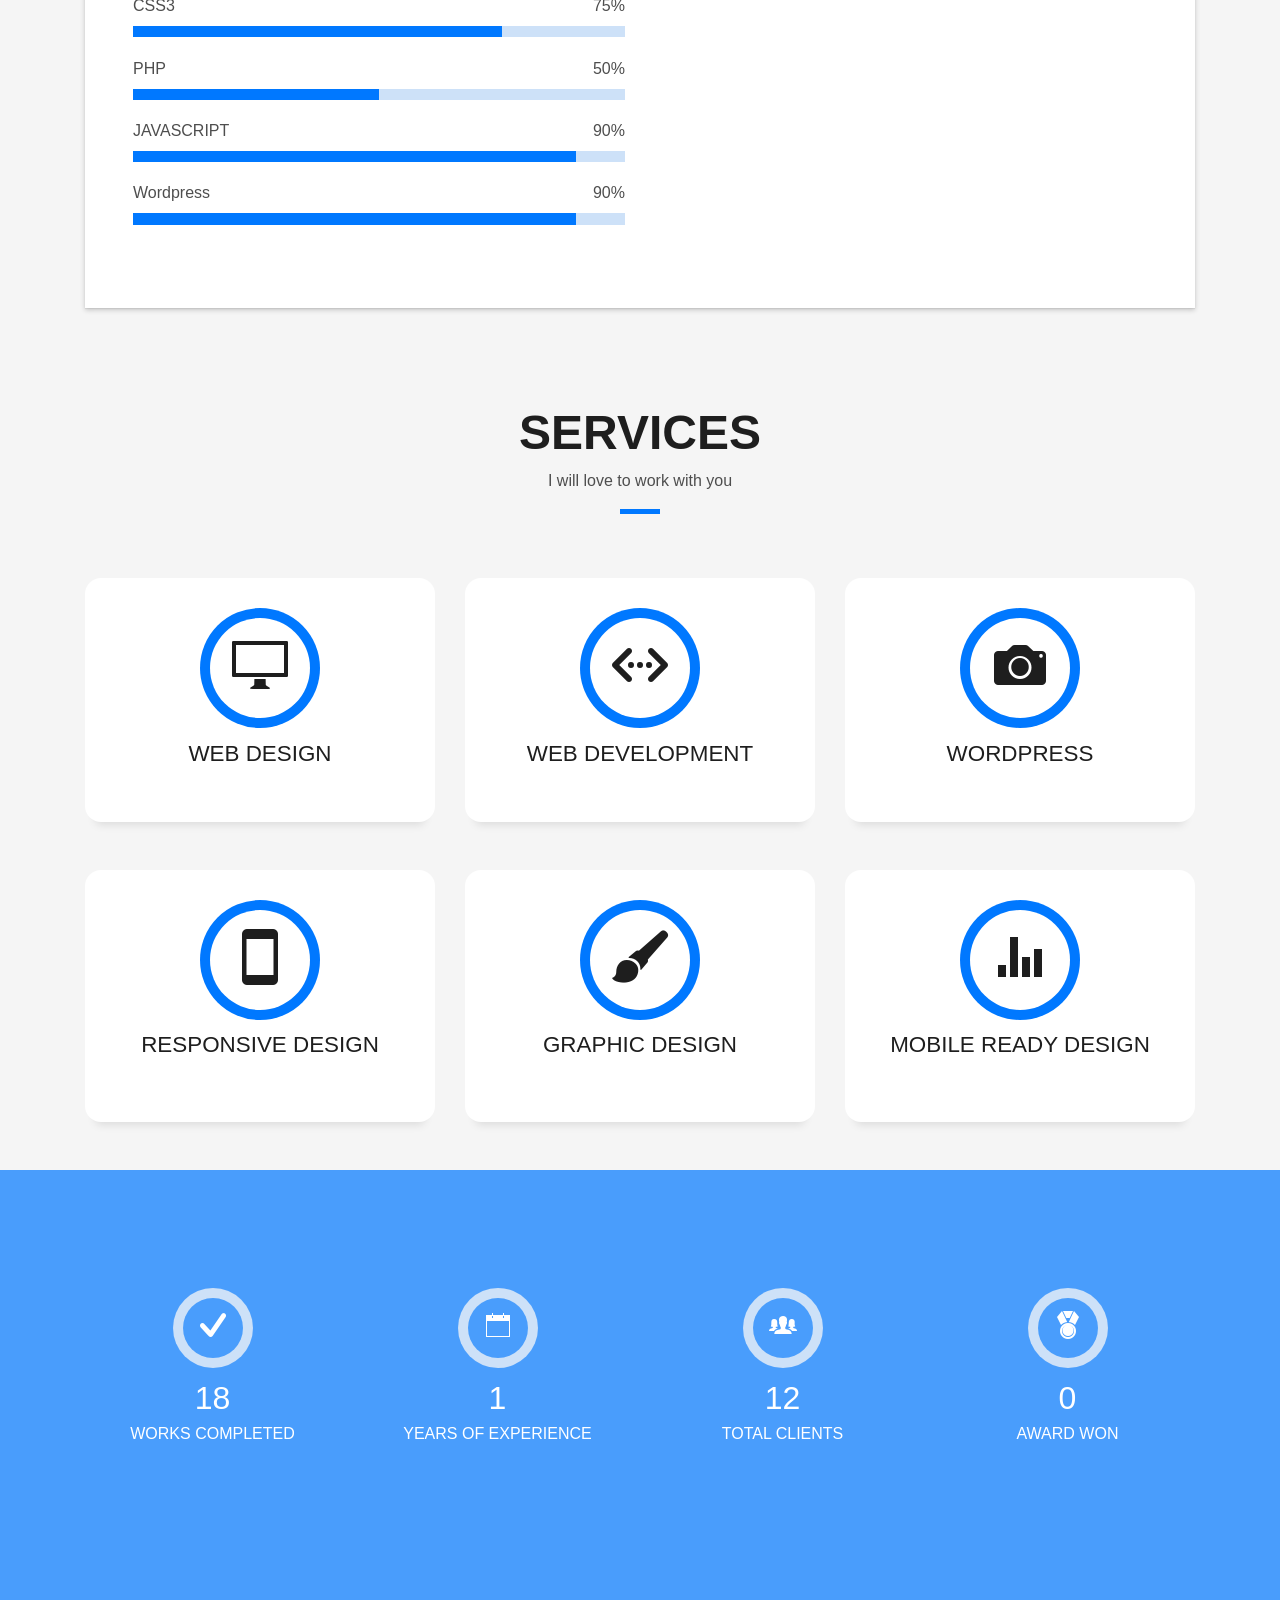
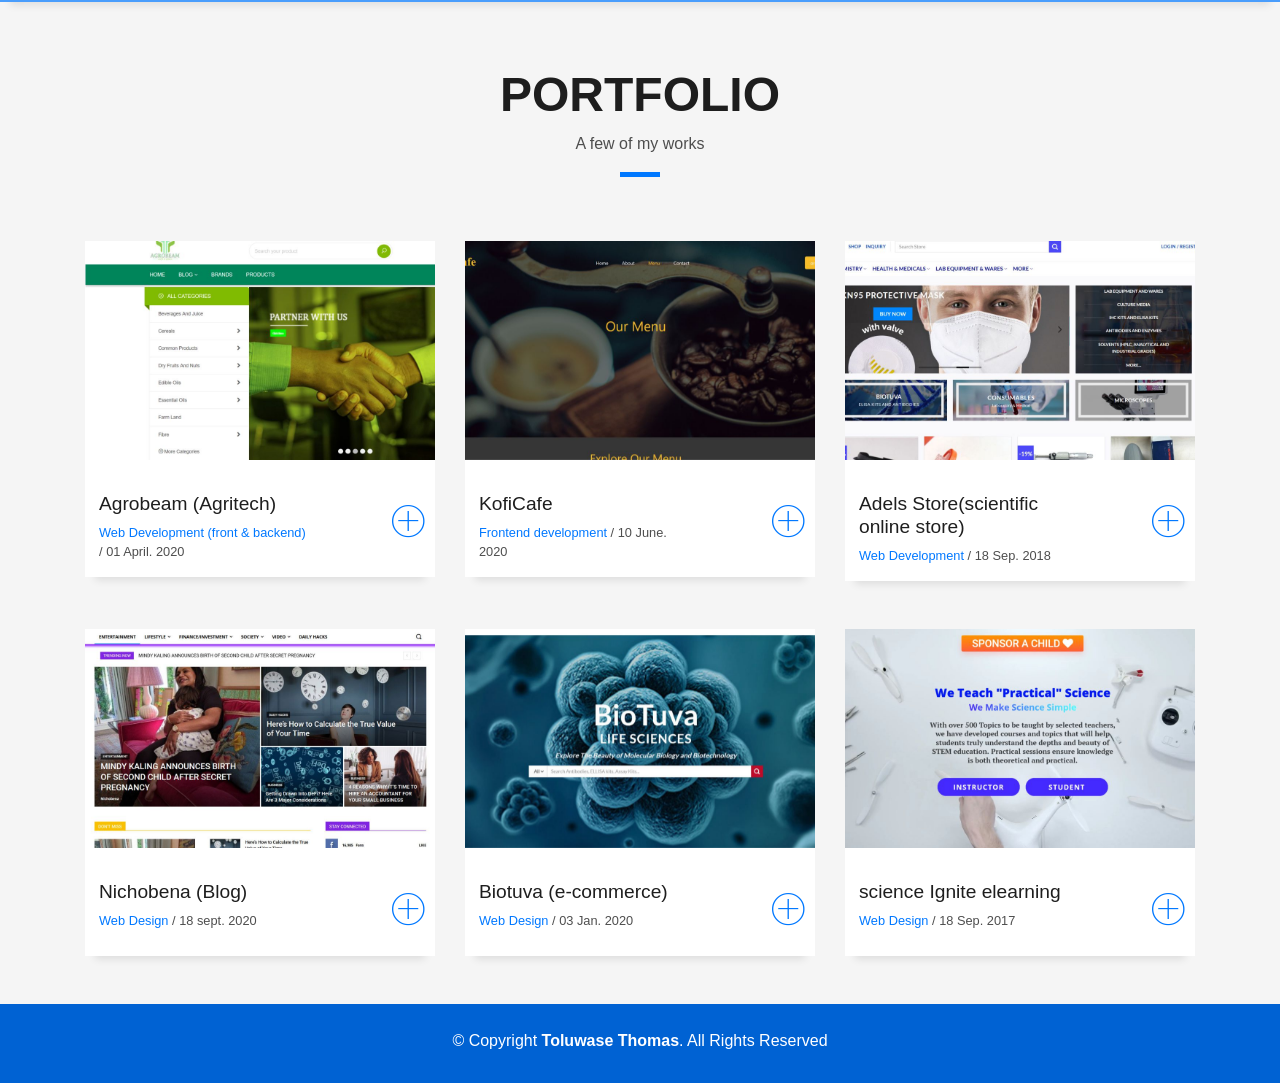
==== commit 0f04d4fd: "Update index.html" ====
--- a/index.html
+++ b/index.html
@@ -102,7 +102,8 @@
                       <div class="about-info">
                         <p><span class="title-s">Name: </span> <span>Toluwase Thomas</span></p>
                         <p><span class="title-s">Profile: </span> <span>fullstack developer</span></p>
-                        <p><span class="title-s">Email: </span> <span>toluwasethomas1@gmail.com</span></p>
+                        <p><span class="title-s">Email: </span> <span><a href="mailto:toluwasethomas1@gmail.com">Click to send mail</a></span></p>
+         
                         <p><span class="title-s">Phone: </span> <span>+234 816 360 8141</span></p>
                         <p><span class="title-s">Git: </span> <span><a href="https://github.com/toluwase1" target="_blank">My Github Page</a> </span></p>
                          
